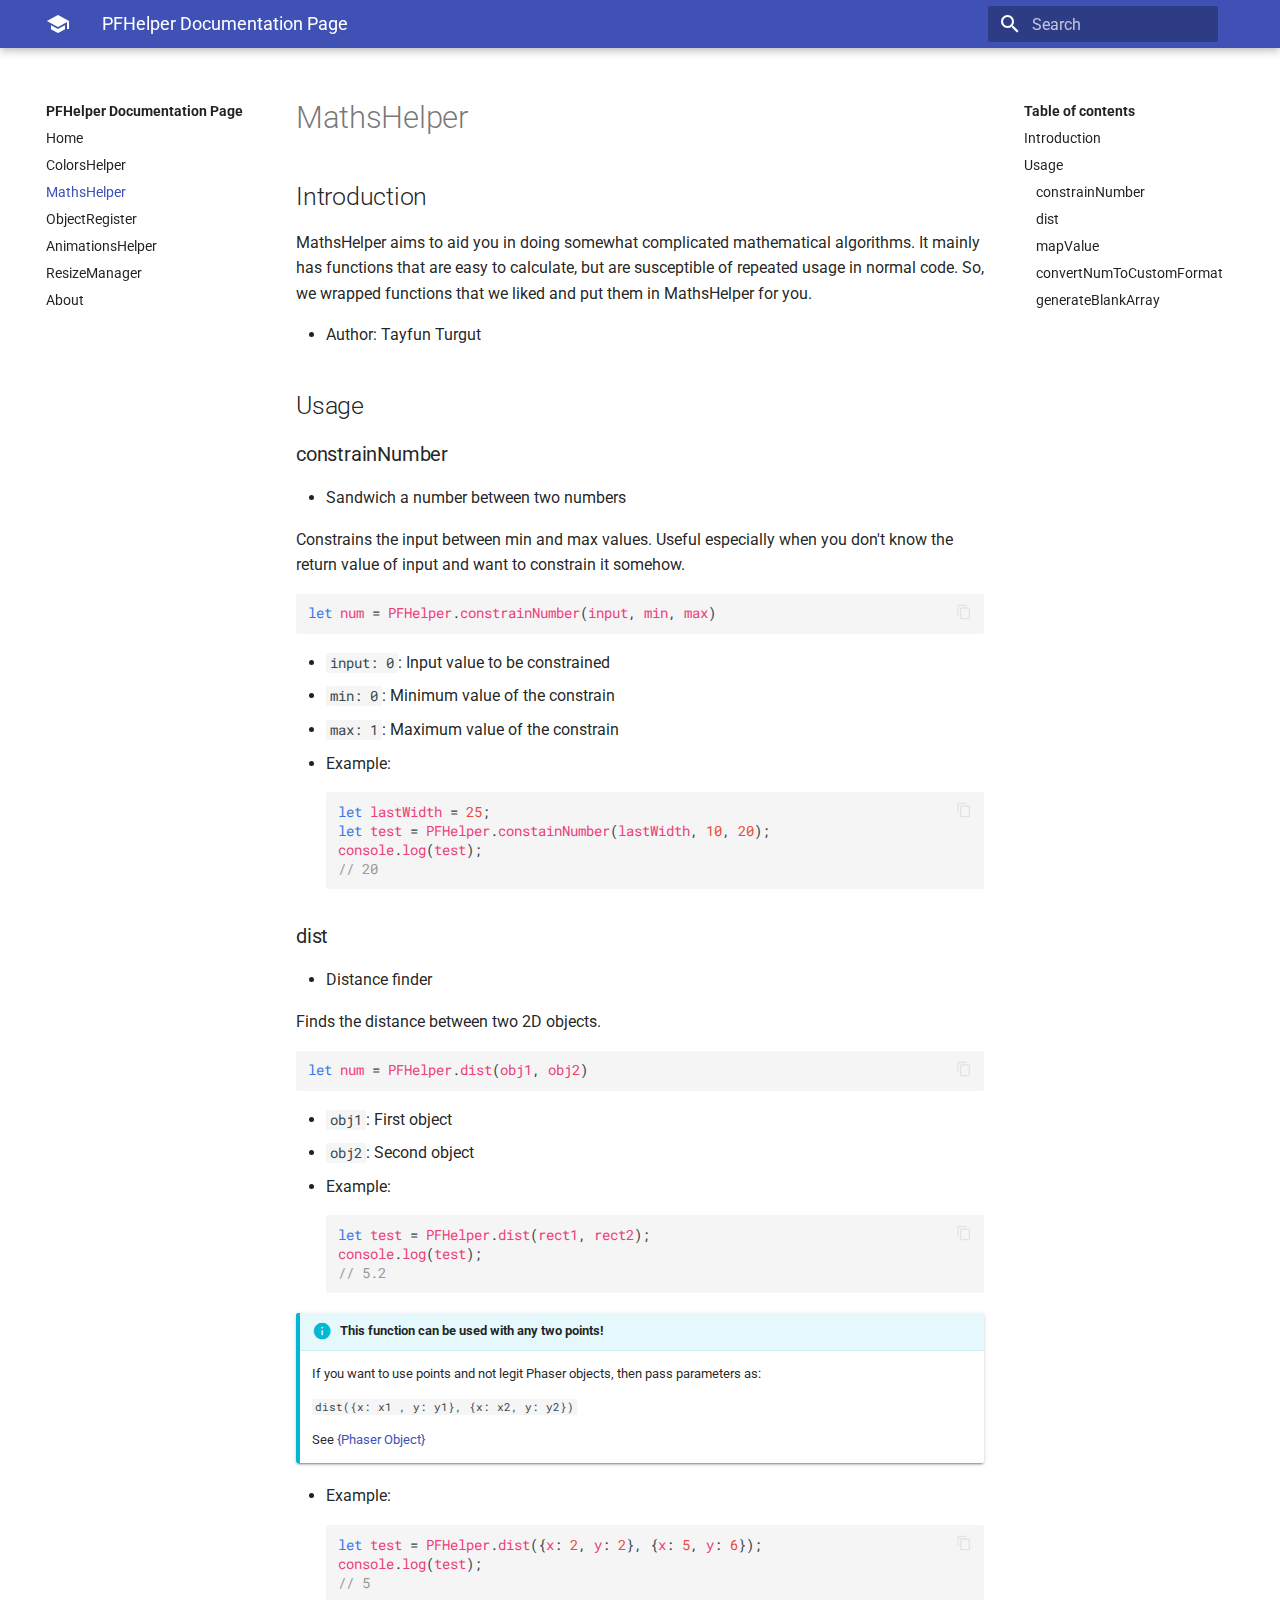
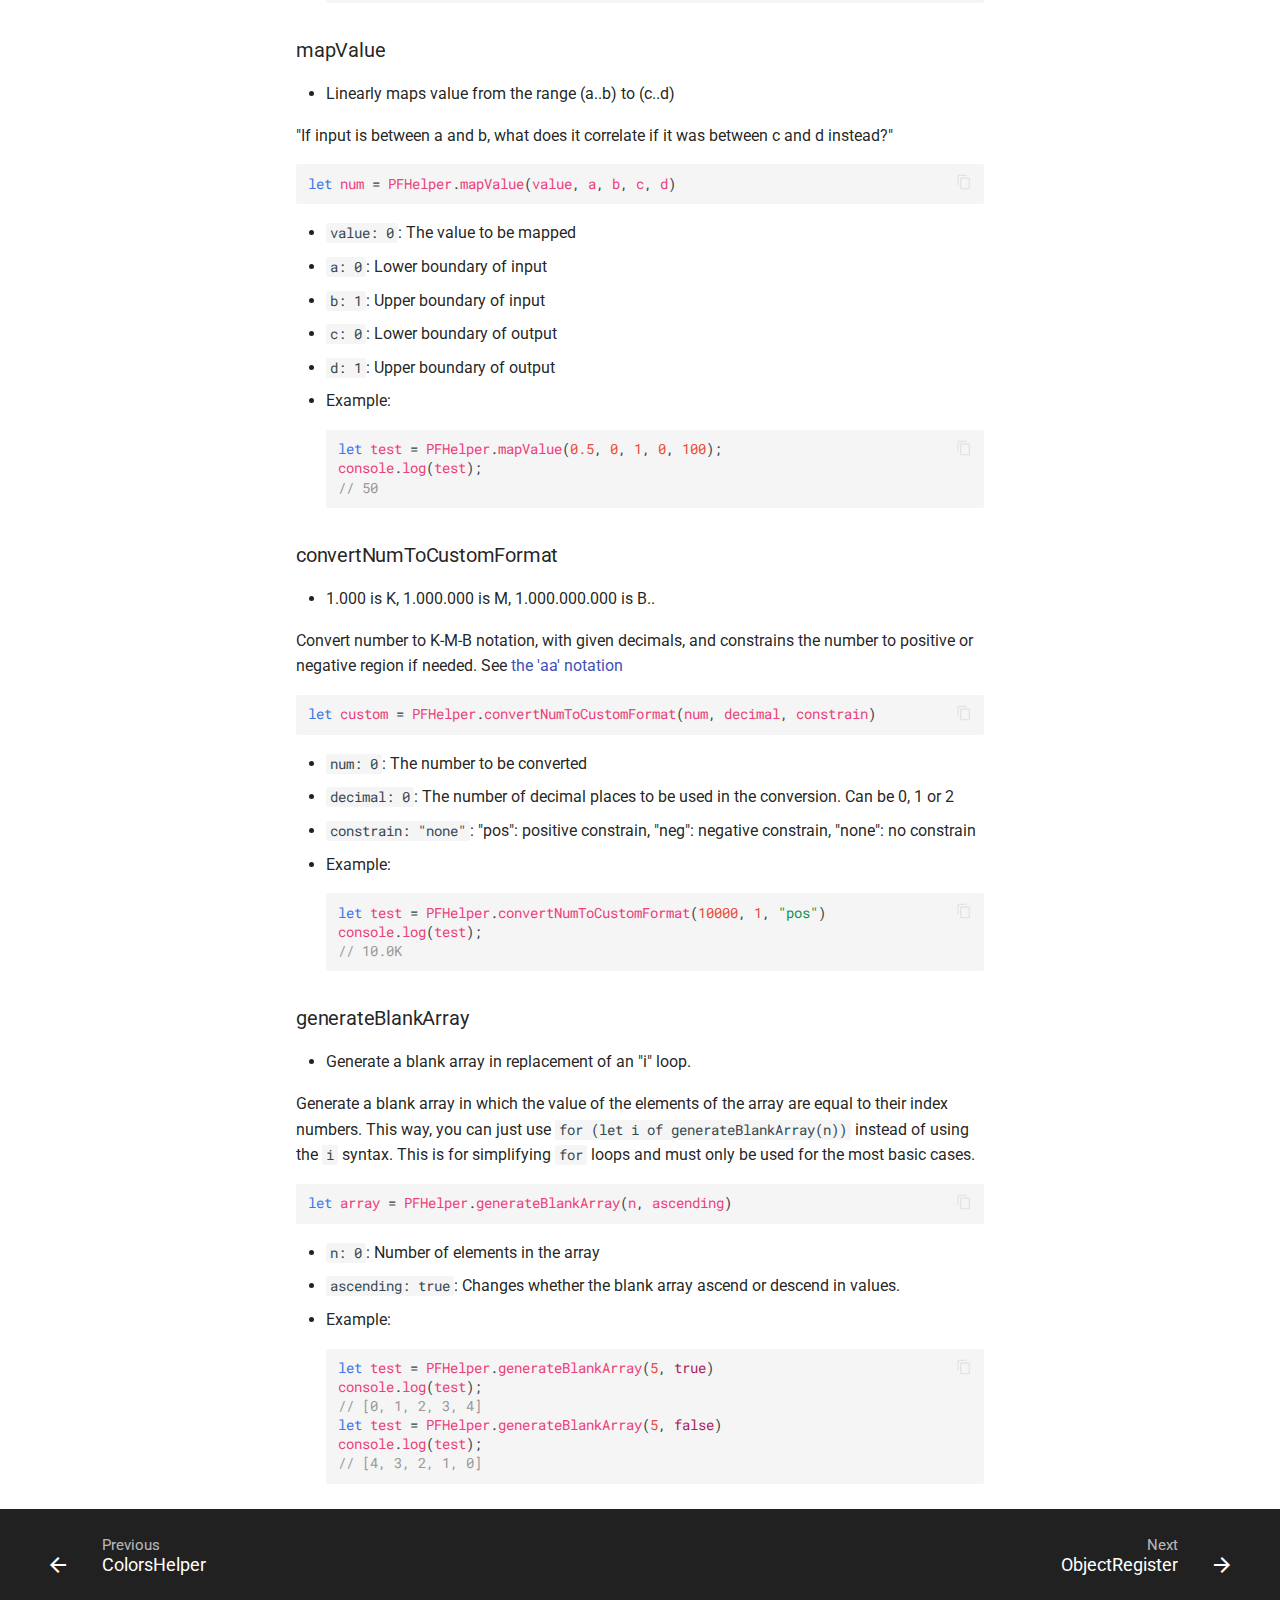
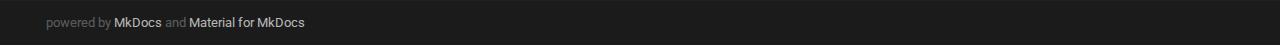
==== docs/mathsHelper/index.html @ a8c643f7 "Added docs site folder" ====
<!doctype html>
<html lang="en" class="no-js">
  <head>
    
      <meta charset="utf-8">
      <meta name="viewport" content="width=device-width,initial-scale=1">
      <meta http-equiv="x-ua-compatible" content="ie=edge">
      
      
      
      
        <meta name="lang:clipboard.copy" content="Copy to clipboard">
      
        <meta name="lang:clipboard.copied" content="Copied to clipboard">
      
        <meta name="lang:search.language" content="en">
      
        <meta name="lang:search.pipeline.stopwords" content="True">
      
        <meta name="lang:search.pipeline.trimmer" content="True">
      
        <meta name="lang:search.result.none" content="No matching documents">
      
        <meta name="lang:search.result.one" content="1 matching document">
      
        <meta name="lang:search.result.other" content="# matching documents">
      
        <meta name="lang:search.tokenizer" content="[\s\-]+">
      
      <link rel="shortcut icon" href="../assets/images/favicon.png">
      <meta name="generator" content="mkdocs-1.0.4, mkdocs-material-4.5.0">
    
    
      
        <title>MathsHelper - PFHelper Documentation Page</title>
      
    
    
      <link rel="stylesheet" href="../assets/stylesheets/application.1b62728e.css">
      
      
    
    
      <script src="../assets/javascripts/modernizr.268332fc.js"></script>
    
    
      
        <link href="https://fonts.gstatic.com" rel="preconnect" crossorigin>
        <link rel="stylesheet" href="https://fonts.googleapis.com/css?family=Roboto:300,400,400i,700|Roboto+Mono&display=fallback">
        <style>body,input{font-family:"Roboto","Helvetica Neue",Helvetica,Arial,sans-serif}code,kbd,pre{font-family:"Roboto Mono","Courier New",Courier,monospace}</style>
      
    
    <link rel="stylesheet" href="../assets/fonts/material-icons.css">
    
    
      <link rel="stylesheet" href="../../stylesheets/extra.css">
    
    
      
    
    
  </head>
  
    <body dir="ltr">
  
    <svg class="md-svg">
      <defs>
        
        
      </defs>
    </svg>
    <input class="md-toggle" data-md-toggle="drawer" type="checkbox" id="__drawer" autocomplete="off">
    <input class="md-toggle" data-md-toggle="search" type="checkbox" id="__search" autocomplete="off">
    <label class="md-overlay" data-md-component="overlay" for="__drawer"></label>
    
      <a href="#mathshelper" tabindex="1" class="md-skip">
        Skip to content
      </a>
    
    
      <header class="md-header" data-md-component="header">
  <nav class="md-header-nav md-grid">
    <div class="md-flex">
      <div class="md-flex__cell md-flex__cell--shrink">
        <a href=".." title="PFHelper Documentation Page" class="md-header-nav__button md-logo">
          
            <i class="md-icon"></i>
          
        </a>
      </div>
      <div class="md-flex__cell md-flex__cell--shrink">
        <label class="md-icon md-icon--menu md-header-nav__button" for="__drawer"></label>
      </div>
      <div class="md-flex__cell md-flex__cell--stretch">
        <div class="md-flex__ellipsis md-header-nav__title" data-md-component="title">
          
            <span class="md-header-nav__topic">
              PFHelper Documentation Page
            </span>
            <span class="md-header-nav__topic">
              
                MathsHelper
              
            </span>
          
        </div>
      </div>
      <div class="md-flex__cell md-flex__cell--shrink">
        
          <label class="md-icon md-icon--search md-header-nav__button" for="__search"></label>
          
<div class="md-search" data-md-component="search" role="dialog">
  <label class="md-search__overlay" for="__search"></label>
  <div class="md-search__inner" role="search">
    <form class="md-search__form" name="search">
      <input type="text" class="md-search__input" name="query" placeholder="Search" autocapitalize="off" autocorrect="off" autocomplete="off" spellcheck="false" data-md-component="query" data-md-state="active">
      <label class="md-icon md-search__icon" for="__search"></label>
      <button type="reset" class="md-icon md-search__icon" data-md-component="reset" tabindex="-1">
        &#xE5CD;
      </button>
    </form>
    <div class="md-search__output">
      <div class="md-search__scrollwrap" data-md-scrollfix>
        <div class="md-search-result" data-md-component="result">
          <div class="md-search-result__meta">
            Type to start searching
          </div>
          <ol class="md-search-result__list"></ol>
        </div>
      </div>
    </div>
  </div>
</div>
        
      </div>
      
    </div>
  </nav>
</header>
    
    <div class="md-container">
      
        
      
      
      <main class="md-main" role="main">
        <div class="md-main__inner md-grid" data-md-component="container">
          
            
              <div class="md-sidebar md-sidebar--primary" data-md-component="navigation">
                <div class="md-sidebar__scrollwrap">
                  <div class="md-sidebar__inner">
                    <nav class="md-nav md-nav--primary" data-md-level="0">
  <label class="md-nav__title md-nav__title--site" for="__drawer">
    <a href=".." title="PFHelper Documentation Page" class="md-nav__button md-logo">
      
        <i class="md-icon"></i>
      
    </a>
    PFHelper Documentation Page
  </label>
  
  <ul class="md-nav__list" data-md-scrollfix>
    
      
      
      


  <li class="md-nav__item">
    <a href=".." title="Home" class="md-nav__link">
      Home
    </a>
  </li>

    
      
      
      


  <li class="md-nav__item">
    <a href="../colorsHelper/" title="ColorsHelper" class="md-nav__link">
      ColorsHelper
    </a>
  </li>

    
      
      
      

  


  <li class="md-nav__item md-nav__item--active">
    
    <input class="md-toggle md-nav__toggle" data-md-toggle="toc" type="checkbox" id="__toc">
    
      
    
    
      <label class="md-nav__link md-nav__link--active" for="__toc">
        MathsHelper
      </label>
    
    <a href="./" title="MathsHelper" class="md-nav__link md-nav__link--active">
      MathsHelper
    </a>
    
      
<nav class="md-nav md-nav--secondary">
  
  
    
  
  
    <label class="md-nav__title" for="__toc">Table of contents</label>
    <ul class="md-nav__list" data-md-scrollfix>
      
        <li class="md-nav__item">
  <a href="#introduction" class="md-nav__link">
    Introduction
  </a>
  
</li>
      
        <li class="md-nav__item">
  <a href="#usage" class="md-nav__link">
    Usage
  </a>
  
    <nav class="md-nav">
      <ul class="md-nav__list">
        
          <li class="md-nav__item">
  <a href="#constrainnumber" class="md-nav__link">
    constrainNumber
  </a>
  
</li>
        
          <li class="md-nav__item">
  <a href="#dist" class="md-nav__link">
    dist
  </a>
  
</li>
        
          <li class="md-nav__item">
  <a href="#mapvalue" class="md-nav__link">
    mapValue
  </a>
  
</li>
        
          <li class="md-nav__item">
  <a href="#convertnumtocustomformat" class="md-nav__link">
    convertNumToCustomFormat
  </a>
  
</li>
        
          <li class="md-nav__item">
  <a href="#generateblankarray" class="md-nav__link">
    generateBlankArray
  </a>
  
</li>
        
      </ul>
    </nav>
  
</li>
      
      
      
      
      
    </ul>
  
</nav>
    
  </li>

    
      
      
      


  <li class="md-nav__item">
    <a href="../objectRegister/" title="ObjectRegister" class="md-nav__link">
      ObjectRegister
    </a>
  </li>

    
      
      
      


  <li class="md-nav__item">
    <a href="../animationHelper/" title="AnimationsHelper" class="md-nav__link">
      AnimationsHelper
    </a>
  </li>

    
      
      
      


  <li class="md-nav__item">
    <a href="../resizeManager/" title="ResizeManager" class="md-nav__link">
      ResizeManager
    </a>
  </li>

    
      
      
      


  <li class="md-nav__item">
    <a href="../about/" title="About" class="md-nav__link">
      About
    </a>
  </li>

    
  </ul>
</nav>
                  </div>
                </div>
              </div>
            
            
              <div class="md-sidebar md-sidebar--secondary" data-md-component="toc">
                <div class="md-sidebar__scrollwrap">
                  <div class="md-sidebar__inner">
                    
<nav class="md-nav md-nav--secondary">
  
  
    
  
  
    <label class="md-nav__title" for="__toc">Table of contents</label>
    <ul class="md-nav__list" data-md-scrollfix>
      
        <li class="md-nav__item">
  <a href="#introduction" class="md-nav__link">
    Introduction
  </a>
  
</li>
      
        <li class="md-nav__item">
  <a href="#usage" class="md-nav__link">
    Usage
  </a>
  
    <nav class="md-nav">
      <ul class="md-nav__list">
        
          <li class="md-nav__item">
  <a href="#constrainnumber" class="md-nav__link">
    constrainNumber
  </a>
  
</li>
        
          <li class="md-nav__item">
  <a href="#dist" class="md-nav__link">
    dist
  </a>
  
</li>
        
          <li class="md-nav__item">
  <a href="#mapvalue" class="md-nav__link">
    mapValue
  </a>
  
</li>
        
          <li class="md-nav__item">
  <a href="#convertnumtocustomformat" class="md-nav__link">
    convertNumToCustomFormat
  </a>
  
</li>
        
          <li class="md-nav__item">
  <a href="#generateblankarray" class="md-nav__link">
    generateBlankArray
  </a>
  
</li>
        
      </ul>
    </nav>
  
</li>
      
      
      
      
      
    </ul>
  
</nav>
                  </div>
                </div>
              </div>
            
          
          <div class="md-content">
            <article class="md-content__inner md-typeset">
              
                
                
                <h1 id="mathshelper">MathsHelper</h1>
<h2 id="introduction">Introduction</h2>
<p>MathsHelper aims to aid you in doing somewhat complicated mathematical algorithms. It mainly has functions that are easy to calculate, but are susceptible of repeated usage in normal code. So, we wrapped functions that we liked and put them in MathsHelper for you.</p>
<ul>
<li>Author: Tayfun Turgut</li>
</ul>
<h2 id="usage">Usage</h2>
<h3 id="constrainnumber">constrainNumber</h3>
<ul>
<li>Sandwich a number between two numbers</li>
</ul>
<p>Constrains the input between min and max values. Useful especially when you don't know the return value of input and want to constrain it somehow.</p>
<div class="codehilite"><pre><span></span><span class="kd">let</span> <span class="nx">num</span> <span class="o">=</span> <span class="nx">PFHelper</span><span class="p">.</span><span class="nx">constrainNumber</span><span class="p">(</span><span class="nx">input</span><span class="p">,</span> <span class="nx">min</span><span class="p">,</span> <span class="nx">max</span><span class="p">)</span>
</pre></div>


<ul>
<li><code>input: 0</code>: Input value to be constrained</li>
<li><code>min: 0</code>: Minimum value of the constrain</li>
<li><code>max: 1</code>: Maximum value of the constrain</li>
<li>Example:<div class="codehilite"><pre><span></span><span class="kd">let</span> <span class="nx">lastWidth</span> <span class="o">=</span> <span class="mi">25</span><span class="p">;</span>
<span class="kd">let</span> <span class="nx">test</span> <span class="o">=</span> <span class="nx">PFHelper</span><span class="p">.</span><span class="nx">constainNumber</span><span class="p">(</span><span class="nx">lastWidth</span><span class="p">,</span> <span class="mi">10</span><span class="p">,</span> <span class="mi">20</span><span class="p">);</span>
<span class="nx">console</span><span class="p">.</span><span class="nx">log</span><span class="p">(</span><span class="nx">test</span><span class="p">);</span>
<span class="c1">// 20</span>
</pre></div>


</li>
</ul>
<h3 id="dist">dist</h3>
<ul>
<li>Distance finder</li>
</ul>
<p>Finds the distance between two 2D objects.</p>
<div class="codehilite"><pre><span></span><span class="kd">let</span> <span class="nx">num</span> <span class="o">=</span> <span class="nx">PFHelper</span><span class="p">.</span><span class="nx">dist</span><span class="p">(</span><span class="nx">obj1</span><span class="p">,</span> <span class="nx">obj2</span><span class="p">)</span>
</pre></div>


<ul>
<li><code>obj1</code>: First object</li>
<li><code>obj2</code>: Second object</li>
<li>Example:<div class="codehilite"><pre><span></span><span class="kd">let</span> <span class="nx">test</span> <span class="o">=</span> <span class="nx">PFHelper</span><span class="p">.</span><span class="nx">dist</span><span class="p">(</span><span class="nx">rect1</span><span class="p">,</span> <span class="nx">rect2</span><span class="p">);</span>
<span class="nx">console</span><span class="p">.</span><span class="nx">log</span><span class="p">(</span><span class="nx">test</span><span class="p">);</span>
<span class="c1">// 5.2</span>
</pre></div>


</li>
</ul>
<div class="admonition info">
<p class="admonition-title">This function can be used with any two points!<p>If you want to use points and not legit Phaser objects, then pass parameters as:</p>
<p><code>dist({x: x1 , y: y1}, {x: x2, y: y2})</code></p>
<p>See <a href="https://rexrainbow.github.io/phaser3-rex-notes/docs/site/gameobject/">{Phaser Object}</a></p>
</p>
</div>
<ul>
<li>Example:<div class="codehilite"><pre><span></span><span class="kd">let</span> <span class="nx">test</span> <span class="o">=</span> <span class="nx">PFHelper</span><span class="p">.</span><span class="nx">dist</span><span class="p">({</span><span class="nx">x</span><span class="o">:</span> <span class="mi">2</span><span class="p">,</span> <span class="nx">y</span><span class="o">:</span> <span class="mi">2</span><span class="p">},</span> <span class="p">{</span><span class="nx">x</span><span class="o">:</span> <span class="mi">5</span><span class="p">,</span> <span class="nx">y</span><span class="o">:</span> <span class="mi">6</span><span class="p">});</span>
<span class="nx">console</span><span class="p">.</span><span class="nx">log</span><span class="p">(</span><span class="nx">test</span><span class="p">);</span>
<span class="c1">// 5</span>
</pre></div>


</li>
</ul>
<h3 id="mapvalue">mapValue</h3>
<ul>
<li>Linearly maps value from the range (a..b) to (c..d)</li>
</ul>
<p>"If input is between a and b, what does it correlate if it was between c and d instead?"</p>
<div class="codehilite"><pre><span></span><span class="kd">let</span> <span class="nx">num</span> <span class="o">=</span> <span class="nx">PFHelper</span><span class="p">.</span><span class="nx">mapValue</span><span class="p">(</span><span class="nx">value</span><span class="p">,</span> <span class="nx">a</span><span class="p">,</span> <span class="nx">b</span><span class="p">,</span> <span class="nx">c</span><span class="p">,</span> <span class="nx">d</span><span class="p">)</span>
</pre></div>


<ul>
<li><code>value: 0</code>: The value to be mapped</li>
<li><code>a: 0</code>: Lower boundary of input</li>
<li><code>b: 1</code>: Upper boundary of input</li>
<li><code>c: 0</code>: Lower boundary of output</li>
<li>
<p><code>d: 1</code>: Upper boundary of output</p>
</li>
<li>
<p>Example:</p>
<div class="codehilite"><pre><span></span><span class="kd">let</span> <span class="nx">test</span> <span class="o">=</span> <span class="nx">PFHelper</span><span class="p">.</span><span class="nx">mapValue</span><span class="p">(</span><span class="mf">0.5</span><span class="p">,</span> <span class="mi">0</span><span class="p">,</span> <span class="mi">1</span><span class="p">,</span> <span class="mi">0</span><span class="p">,</span> <span class="mi">100</span><span class="p">);</span>
<span class="nx">console</span><span class="p">.</span><span class="nx">log</span><span class="p">(</span><span class="nx">test</span><span class="p">);</span>
<span class="c1">// 50</span>
</pre></div>


</li>
</ul>
<h3 id="convertnumtocustomformat">convertNumToCustomFormat</h3>
<ul>
<li>1.000 is K, 1.000.000 is M, 1.000.000.000 is B..</li>
</ul>
<p>Convert number to K-M-B notation, with given decimals, and constrains the number to positive or negative region if needed.
See <a href="https://gram.gs/gramlog/formatting-big-numbers-aa-notation/">the 'aa' notation</a></p>
<div class="codehilite"><pre><span></span><span class="kd">let</span> <span class="nx">custom</span> <span class="o">=</span> <span class="nx">PFHelper</span><span class="p">.</span><span class="nx">convertNumToCustomFormat</span><span class="p">(</span><span class="nx">num</span><span class="p">,</span> <span class="nx">decimal</span><span class="p">,</span> <span class="nx">constrain</span><span class="p">)</span>
</pre></div>


<ul>
<li><code>num: 0</code>: The number to be converted</li>
<li><code>decimal: 0</code>: The number of decimal places to be used in the conversion. Can be 0, 1 or 2</li>
<li>
<p><code>constrain: "none"</code>: "pos": positive constrain, "neg": negative constrain, "none": no constrain</p>
</li>
<li>
<p>Example:</p>
<div class="codehilite"><pre><span></span><span class="kd">let</span> <span class="nx">test</span> <span class="o">=</span> <span class="nx">PFHelper</span><span class="p">.</span><span class="nx">convertNumToCustomFormat</span><span class="p">(</span><span class="mi">10000</span><span class="p">,</span> <span class="mi">1</span><span class="p">,</span> <span class="s2">&quot;pos&quot;</span><span class="p">)</span>
<span class="nx">console</span><span class="p">.</span><span class="nx">log</span><span class="p">(</span><span class="nx">test</span><span class="p">);</span>
<span class="c1">// 10.0K</span>
</pre></div>


</li>
</ul>
<h3 id="generateblankarray">generateBlankArray</h3>
<ul>
<li>Generate a blank array in replacement of an "i" loop.</li>
</ul>
<p>Generate a blank array in which the value of the elements of the array are equal to their index numbers. This way, you can just use <code>for (let i of generateBlankArray(n))</code> instead of using the <code>i</code> syntax. This is for simplifying <code>for</code> loops and must only be used for the most basic cases.</p>
<div class="codehilite"><pre><span></span><span class="kd">let</span> <span class="nx">array</span> <span class="o">=</span> <span class="nx">PFHelper</span><span class="p">.</span><span class="nx">generateBlankArray</span><span class="p">(</span><span class="nx">n</span><span class="p">,</span> <span class="nx">ascending</span><span class="p">)</span>
</pre></div>


<ul>
<li><code>n: 0</code>: Number of elements in the array</li>
<li>
<p><code>ascending: true</code>: Changes whether the blank array ascend or descend in values.</p>
</li>
<li>
<p>Example:</p>
<div class="codehilite"><pre><span></span><span class="kd">let</span> <span class="nx">test</span> <span class="o">=</span> <span class="nx">PFHelper</span><span class="p">.</span><span class="nx">generateBlankArray</span><span class="p">(</span><span class="mi">5</span><span class="p">,</span> <span class="kc">true</span><span class="p">)</span>
<span class="nx">console</span><span class="p">.</span><span class="nx">log</span><span class="p">(</span><span class="nx">test</span><span class="p">);</span>
<span class="c1">// [0, 1, 2, 3, 4]</span>
<span class="kd">let</span> <span class="nx">test</span> <span class="o">=</span> <span class="nx">PFHelper</span><span class="p">.</span><span class="nx">generateBlankArray</span><span class="p">(</span><span class="mi">5</span><span class="p">,</span> <span class="kc">false</span><span class="p">)</span>
<span class="nx">console</span><span class="p">.</span><span class="nx">log</span><span class="p">(</span><span class="nx">test</span><span class="p">);</span>
<span class="c1">// [4, 3, 2, 1, 0]</span>
</pre></div>


</li>
</ul>
                
                  
                
              
              
                


              
            </article>
          </div>
        </div>
      </main>
      
        
<footer class="md-footer">
  
    <div class="md-footer-nav">
      <nav class="md-footer-nav__inner md-grid">
        
          <a href="../colorsHelper/" title="ColorsHelper" class="md-flex md-footer-nav__link md-footer-nav__link--prev" rel="prev">
            <div class="md-flex__cell md-flex__cell--shrink">
              <i class="md-icon md-icon--arrow-back md-footer-nav__button"></i>
            </div>
            <div class="md-flex__cell md-flex__cell--stretch md-footer-nav__title">
              <span class="md-flex__ellipsis">
                <span class="md-footer-nav__direction">
                  Previous
                </span>
                ColorsHelper
              </span>
            </div>
          </a>
        
        
          <a href="../objectRegister/" title="ObjectRegister" class="md-flex md-footer-nav__link md-footer-nav__link--next" rel="next">
            <div class="md-flex__cell md-flex__cell--stretch md-footer-nav__title">
              <span class="md-flex__ellipsis">
                <span class="md-footer-nav__direction">
                  Next
                </span>
                ObjectRegister
              </span>
            </div>
            <div class="md-flex__cell md-flex__cell--shrink">
              <i class="md-icon md-icon--arrow-forward md-footer-nav__button"></i>
            </div>
          </a>
        
      </nav>
    </div>
  
  <div class="md-footer-meta md-typeset">
    <div class="md-footer-meta__inner md-grid">
      <div class="md-footer-copyright">
        
        powered by
        <a href="https://www.mkdocs.org">MkDocs</a>
        and
        <a href="https://squidfunk.github.io/mkdocs-material/">
          Material for MkDocs</a>
      </div>
      
    </div>
  </div>
</footer>
      
    </div>
    
      <script src="../assets/javascripts/application.a8b5e56f.js"></script>
      
      <script>app.initialize({version:"1.0.4",url:{base:".."}})</script>
      
    
  </body>
</html>
---- docs/assets/stylesheets/application.1b62728e.css ----
html{box-sizing:border-box}*,:after,:before{box-sizing:inherit}html{-webkit-text-size-adjust:none;-moz-text-size-adjust:none;-ms-text-size-adjust:none;text-size-adjust:none}body{margin:0}hr{overflow:visible;box-sizing:content-box}a{-webkit-text-decoration-skip:objects}a,button,input,label{-webkit-tap-highlight-color:transparent}a{color:inherit;text-decoration:none}small,sub,sup{font-size:80%}sub,sup{position:relative;line-height:0;vertical-align:baseline}sub{bottom:-.25em}sup{top:-.5em}img{border-style:none}table{border-collapse:separate;border-spacing:0}td,th{font-weight:400;vertical-align:top}button{margin:0;padding:0;border:0;outline-style:none;background:transparent;font-size:inherit}input{border:0;outline:0}.md-clipboard:before,.md-icon,.md-nav__button,.md-nav__link:after,.md-nav__title:before,.md-search-result__article--document:before,.md-source-file:before,.md-typeset .admonition>.admonition-title:before,.md-typeset .admonition>summary:before,.md-typeset .critic.comment:before,.md-typeset .footnote-backref,.md-typeset .task-list-control .task-list-indicator:before,.md-typeset details>.admonition-title:before,.md-typeset details>summary:before,.md-typeset summary:after{font-family:Material Icons;font-style:normal;font-variant:normal;font-weight:400;line-height:1;text-transform:none;white-space:nowrap;speak:none;word-wrap:normal;direction:ltr}.md-content__icon,.md-footer-nav__button,.md-header-nav__button,.md-nav__button,.md-nav__title:before,.md-search-result__article--document:before{display:inline-block;margin:.2rem;padding:.4rem;font-size:1.2rem;cursor:pointer}.md-icon--arrow-back:before{content:""}.md-icon--arrow-forward:before{content:""}.md-icon--menu:before{content:""}.md-icon--search:before{content:""}[dir=rtl] .md-icon--arrow-back:before{content:""}[dir=rtl] .md-icon--arrow-forward:before{content:""}body{-webkit-font-smoothing:antialiased;-moz-osx-font-smoothing:grayscale}body,input{color:rgba(0,0,0,.87);font-feature-settings:"kern","liga";font-family:Helvetica Neue,Helvetica,Arial,sans-serif}code,kbd,pre{color:rgba(0,0,0,.87);font-feature-settings:"kern";font-family:Courier New,Courier,monospace}.md-typeset{font-size:.8rem;line-height:1.6;-webkit-print-color-adjust:exact}.md-typeset blockquote,.md-typeset ol,.md-typeset p,.md-typeset ul{margin:1em 0}.md-typeset h1{margin:0 0 2rem;color:rgba(0,0,0,.54);font-size:1.5625rem;line-height:1.3}.md-typeset h1,.md-typeset h2{font-weight:300;letter-spacing:-.01em}.md-typeset h2{margin:2rem 0 .8rem;font-size:1.25rem;line-height:1.4}.md-typeset h3{margin:1.6rem 0 .8rem;font-size:1rem;font-weight:400;letter-spacing:-.01em;line-height:1.5}.md-typeset h2+h3{margin-top:.8rem}.md-typeset h4{font-size:.8rem}.md-typeset h4,.md-typeset h5,.md-typeset h6{margin:.8rem 0;font-weight:700;letter-spacing:-.01em}.md-typeset h5,.md-typeset h6{color:rgba(0,0,0,.54);font-size:.64rem}.md-typeset h5{text-transform:uppercase}.md-typeset hr{margin:1.5em 0;border-bottom:.05rem dotted rgba(0,0,0,.26)}.md-typeset a{color:#3f51b5;word-break:break-word}.md-typeset a,.md-typeset a:before{-webkit-transition:color .125s;transition:color .125s}.md-typeset a:active,.md-typeset a:hover{color:#536dfe}.md-typeset code,.md-typeset pre{background-color:hsla(0,0%,92.5%,.5);color:#37474f;font-size:85%;direction:ltr}.md-typeset code{margin:0 .29412em;padding:.07353em 0;border-radius:.1rem;box-shadow:.29412em 0 0 hsla(0,0%,92.5%,.5),-.29412em 0 0 hsla(0,0%,92.5%,.5);word-break:break-word;-webkit-box-decoration-break:clone;box-decoration-break:clone}.md-typeset h1 code,.md-typeset h2 code,.md-typeset h3 code,.md-typeset h4 code,.md-typeset h5 code,.md-typeset h6 code{margin:0;background-color:transparent;box-shadow:none}.md-typeset a>code{margin:inherit;padding:inherit;border-radius:initial;background-color:inherit;color:inherit;box-shadow:none}.md-typeset pre{position:relative;margin:1em 0;border-radius:.1rem;line-height:1.4;-webkit-overflow-scrolling:touch}.md-typeset pre>code{display:block;margin:0;padding:.525rem .6rem;background-color:transparent;font-size:inherit;box-shadow:none;-webkit-box-decoration-break:slice;box-decoration-break:slice;overflow:auto}.md-typeset pre>code::-webkit-scrollbar{width:.2rem;height:.2rem}.md-typeset pre>code::-webkit-scrollbar-thumb{background-color:rgba(0,0,0,.26)}.md-typeset pre>code::-webkit-scrollbar-thumb:hover{background-color:#536dfe}.md-typeset kbd{padding:0 .29412em;border-radius:.15rem;border:.05rem solid #c9c9c9;border-bottom-color:#bcbcbc;background-color:#fcfcfc;color:#555;font-size:85%;box-shadow:0 .05rem 0 #b0b0b0;word-break:break-word}.md-typeset mark{margin:0 .25em;padding:.0625em 0;border-radius:.1rem;background-color:rgba(255,235,59,.5);box-shadow:.25em 0 0 rgba(255,235,59,.5),-.25em 0 0 rgba(255,235,59,.5);word-break:break-word;-webkit-box-decoration-break:clone;box-decoration-break:clone}.md-typeset abbr{border-bottom:.05rem dotted rgba(0,0,0,.54);text-decoration:none;cursor:help}.md-typeset small{opacity:.75}.md-typeset sub,.md-typeset sup{margin-left:.07812em}[dir=rtl] .md-typeset sub,[dir=rtl] .md-typeset sup{margin-right:.07812em;margin-left:0}.md-typeset blockquote{padding-left:.6rem;border-left:.2rem solid rgba(0,0,0,.26);color:rgba(0,0,0,.54)}[dir=rtl] .md-typeset blockquote{padding-right:.6rem;padding-left:0;border-right:.2rem solid rgba(0,0,0,.26);border-left:initial}.md-typeset ul{list-style-type:disc}.md-typeset ol,.md-typeset ul{margin-left:.625em;padding:0}[dir=rtl] .md-typeset ol,[dir=rtl] .md-typeset ul{margin-right:.625em;margin-left:0}.md-typeset ol ol,.md-typeset ul ol{list-style-type:lower-alpha}.md-typeset ol ol ol,.md-typeset ul ol ol{list-style-type:lower-roman}.md-typeset ol li,.md-typeset ul li{margin-bottom:.5em;margin-left:1.25em}[dir=rtl] .md-typeset ol li,[dir=rtl] .md-typeset ul li{margin-right:1.25em;margin-left:0}.md-typeset ol li blockquote,.md-typeset ol li p,.md-typeset ul li blockquote,.md-typeset ul li p{margin:.5em 0}.md-typeset ol li:last-child,.md-typeset ul li:last-child{margin-bottom:0}.md-typeset ol li ol,.md-typeset ol li ul,.md-typeset ul li ol,.md-typeset ul li ul{margin:.5em 0 .5em .625em}[dir=rtl] .md-typeset ol li ol,[dir=rtl] .md-typeset ol li ul,[dir=rtl] .md-typeset ul li ol,[dir=rtl] .md-typeset ul li ul{margin-right:.625em;margin-left:0}.md-typeset dd{margin:1em 0 1em 1.875em}[dir=rtl] .md-typeset dd{margin-right:1.875em;margin-left:0}.md-typeset iframe,.md-typeset img,.md-typeset svg{max-width:100%}.md-typeset table:not([class]){box-shadow:0 2px 2px 0 rgba(0,0,0,.14),0 1px 5px 0 rgba(0,0,0,.12),0 3px 1px -2px rgba(0,0,0,.2);display:inline-block;max-width:100%;border-radius:.1rem;font-size:.64rem;overflow:auto;-webkit-overflow-scrolling:touch}.md-typeset table:not([class])+*{margin-top:1.5em}.md-typeset table:not([class]) td:not([align]),.md-typeset table:not([class]) th:not([align]){text-align:left}[dir=rtl] .md-typeset table:not([class]) td:not([align]),[dir=rtl] .md-typeset table:not([class]) th:not([align]){text-align:right}.md-typeset table:not([class]) th{min-width:5rem;padding:.6rem .8rem;background-color:rgba(0,0,0,.54);color:#fff;vertical-align:top}.md-typeset table:not([class]) td{padding:.6rem .8rem;border-top:.05rem solid rgba(0,0,0,.07);vertical-align:top}.md-typeset table:not([class]) tr{-webkit-transition:background-color .125s;transition:background-color .125s}.md-typeset table:not([class]) tr:hover{background-color:rgba(0,0,0,.035);box-shadow:inset 0 .05rem 0 #fff}.md-typeset table:not([class]) tr:first-child td{border-top:0}.md-typeset table:not([class]) a{word-break:normal}.md-typeset__scrollwrap{margin:1em -.8rem;overflow-x:auto;-webkit-overflow-scrolling:touch}.md-typeset .md-typeset__table{display:inline-block;margin-bottom:.5em;padding:0 .8rem}.md-typeset .md-typeset__table table{display:table;width:100%;margin:0;overflow:hidden}html{font-size:125%;overflow-x:hidden}body,html{height:100%}body{position:relative;font-size:.5rem}hr{display:block;height:.05rem;padding:0;border:0}.md-svg{display:none}.md-grid{max-width:61rem;margin-right:auto;margin-left:auto}.md-container,.md-main{overflow:auto}.md-container{display:table;width:100%;height:100%;padding-top:2.4rem;table-layout:fixed}.md-main{display:table-row;height:100%}.md-main__inner{height:100%;padding-top:1.5rem;padding-bottom:.05rem}.md-toggle{display:none}.md-overlay{position:fixed;top:0;width:0;height:0;-webkit-transition:width 0s .25s,height 0s .25s,opacity .25s;transition:width 0s .25s,height 0s .25s,opacity .25s;background-color:rgba(0,0,0,.54);opacity:0;z-index:3}.md-flex{display:table}.md-flex__cell{display:table-cell;position:relative;vertical-align:top}.md-flex__cell--shrink{width:0}.md-flex__cell--stretch{display:table;width:100%;table-layout:fixed}.md-flex__ellipsis{display:table-cell;text-overflow:ellipsis;white-space:nowrap;overflow:hidden}.md-skip{position:fixed;width:.05rem;height:.05rem;margin:.5rem;padding:.3rem .5rem;-webkit-transform:translateY(.4rem);transform:translateY(.4rem);border-radius:.1rem;background-color:rgba(0,0,0,.87);color:#fff;font-size:.64rem;opacity:0;overflow:hidden}.md-skip:focus{width:auto;height:auto;clip:auto;-webkit-transform:translateX(0);transform:translateX(0);-webkit-transition:opacity .175s 75ms,-webkit-transform .25s cubic-bezier(.4,0,.2,1);transition:opacity .175s 75ms,-webkit-transform .25s cubic-bezier(.4,0,.2,1);transition:transform .25s cubic-bezier(.4,0,.2,1),opacity .175s 75ms;transition:transform .25s cubic-bezier(.4,0,.2,1),opacity .175s 75ms,-webkit-transform .25s cubic-bezier(.4,0,.2,1);opacity:1;z-index:10}@page{margin:25mm}.md-clipboard{position:absolute;top:.3rem;right:.3rem;width:1.4rem;height:1.4rem;border-radius:.1rem;font-size:.8rem;cursor:pointer;z-index:1;-webkit-backface-visibility:hidden;backface-visibility:hidden}.md-clipboard:before{-webkit-transition:color .25s,opacity .25s;transition:color .25s,opacity .25s;color:rgba(0,0,0,.07);content:"\E14D"}.codehilite:hover .md-clipboard:before,.md-typeset .highlight:hover .md-clipboard:before,pre:hover .md-clipboard:before{color:rgba(0,0,0,.54)}.md-clipboard:focus:before,.md-clipboard:hover:before{color:#536dfe}.md-clipboard__message{display:block;position:absolute;top:0;right:1.7rem;padding:.3rem .5rem;-webkit-transform:translateX(.4rem);transform:translateX(.4rem);-webkit-transition:opacity .175s,-webkit-transform .25s cubic-bezier(.9,.1,.9,0);transition:opacity .175s,-webkit-transform .25s cubic-bezier(.9,.1,.9,0);transition:transform .25s cubic-bezier(.9,.1,.9,0),opacity .175s;transition:transform .25s cubic-bezier(.9,.1,.9,0),opacity .175s,-webkit-transform .25s cubic-bezier(.9,.1,.9,0);border-radius:.1rem;background-color:rgba(0,0,0,.54);color:#fff;font-size:.64rem;white-space:nowrap;opacity:0;pointer-events:none}.md-clipboard__message--active{-webkit-transform:translateX(0);transform:translateX(0);-webkit-transition:opacity .175s 75ms,-webkit-transform .25s cubic-bezier(.4,0,.2,1);transition:opacity .175s 75ms,-webkit-transform .25s cubic-bezier(.4,0,.2,1);transition:transform .25s cubic-bezier(.4,0,.2,1),opacity .175s 75ms;transition:transform .25s cubic-bezier(.4,0,.2,1),opacity .175s 75ms,-webkit-transform .25s cubic-bezier(.4,0,.2,1);opacity:1;pointer-events:auto}.md-clipboard__message:before{content:attr(aria-label)}.md-clipboard__message:after{display:block;position:absolute;top:50%;right:-.2rem;width:0;margin-top:-.2rem;border-color:transparent rgba(0,0,0,.54);border-style:solid;border-width:.2rem 0 .2rem .2rem;content:""}.md-content__inner{margin:0 .8rem 1.2rem;padding-top:.6rem}.md-content__inner:before{display:block;height:.4rem;content:""}.md-content__inner>:last-child{margin-bottom:0}.md-content__icon{position:relative;margin:.4rem 0;padding:0;float:right}.md-typeset .md-content__icon{color:rgba(0,0,0,.26)}.md-header{position:fixed;top:0;right:0;left:0;height:2.4rem;-webkit-transition:background-color .25s,color .25s;transition:background-color .25s,color .25s;background-color:#3f51b5;color:#fff;box-shadow:none;z-index:2;-webkit-backface-visibility:hidden;backface-visibility:hidden}.no-js .md-header{-webkit-transition:none;transition:none;box-shadow:none}.md-header[data-md-state=shadow]{-webkit-transition:background-color .25s,color .25s,box-shadow .25s;transition:background-color .25s,color .25s,box-shadow .25s;box-shadow:0 0 .2rem rgba(0,0,0,.1),0 .2rem .4rem rgba(0,0,0,.2)}.md-header-nav{padding:0 .2rem}.md-header-nav__button{position:relative;-webkit-transition:opacity .25s;transition:opacity .25s;z-index:1}.md-header-nav__button:hover{opacity:.7}.md-header-nav__button.md-logo *{display:block}.no-js .md-header-nav__button.md-icon--search{display:none}.md-header-nav__topic{display:block;position:absolute;-webkit-transition:opacity .15s,-webkit-transform .4s cubic-bezier(.1,.7,.1,1);transition:opacity .15s,-webkit-transform .4s cubic-bezier(.1,.7,.1,1);transition:transform .4s cubic-bezier(.1,.7,.1,1),opacity .15s;transition:transform .4s cubic-bezier(.1,.7,.1,1),opacity .15s,-webkit-transform .4s cubic-bezier(.1,.7,.1,1);text-overflow:ellipsis;white-space:nowrap;overflow:hidden}.md-header-nav__topic+.md-header-nav__topic{-webkit-transform:translateX(1.25rem);transform:translateX(1.25rem);-webkit-transition:opacity .15s,-webkit-transform .4s cubic-bezier(1,.7,.1,.1);transition:opacity .15s,-webkit-transform .4s cubic-bezier(1,.7,.1,.1);transition:transform .4s cubic-bezier(1,.7,.1,.1),opacity .15s;transition:transform .4s cubic-bezier(1,.7,.1,.1),opacity .15s,-webkit-transform .4s cubic-bezier(1,.7,.1,.1);opacity:0;z-index:-1;pointer-events:none}[dir=rtl] .md-header-nav__topic+.md-header-nav__topic{-webkit-transform:translateX(-1.25rem);transform:translateX(-1.25rem)}.no-js .md-header-nav__topic{position:static}.no-js .md-header-nav__topic+.md-header-nav__topic{display:none}.md-header-nav__title{padding:0 1rem;font-size:.9rem;line-height:2.4rem}.md-header-nav__title[data-md-state=active] .md-header-nav__topic{-webkit-transform:translateX(-1.25rem);transform:translateX(-1.25rem);-webkit-transition:opacity .15s,-webkit-transform .4s cubic-bezier(1,.7,.1,.1);transition:opacity .15s,-webkit-transform .4s cubic-bezier(1,.7,.1,.1);transition:transform .4s cubic-bezier(1,.7,.1,.1),opacity .15s;transition:transform .4s cubic-bezier(1,.7,.1,.1),opacity .15s,-webkit-transform .4s cubic-bezier(1,.7,.1,.1);opacity:0;z-index:-1;pointer-events:none}[dir=rtl] .md-header-nav__title[data-md-state=active] .md-header-nav__topic{-webkit-transform:translateX(1.25rem);transform:translateX(1.25rem)}.md-header-nav__title[data-md-state=active] .md-header-nav__topic+.md-header-nav__topic{-webkit-transform:translateX(0);transform:translateX(0);-webkit-transition:opacity .15s,-webkit-transform .4s cubic-bezier(.1,.7,.1,1);transition:opacity .15s,-webkit-transform .4s cubic-bezier(.1,.7,.1,1);transition:transform .4s cubic-bezier(.1,.7,.1,1),opacity .15s;transition:transform .4s cubic-bezier(.1,.7,.1,1),opacity .15s,-webkit-transform .4s cubic-bezier(.1,.7,.1,1);opacity:1;z-index:0;pointer-events:auto}.md-header-nav__source{display:none}.md-hero{-webkit-transition:background .25s;transition:background .25s;background-color:#3f51b5;color:#fff;font-size:1rem;overflow:hidden}.md-hero__inner{margin-top:1rem;padding:.8rem .8rem .4rem;-webkit-transition:opacity .25s,-webkit-transform .4s cubic-bezier(.1,.7,.1,1);transition:opacity .25s,-webkit-transform .4s cubic-bezier(.1,.7,.1,1);transition:transform .4s cubic-bezier(.1,.7,.1,1),opacity .25s;transition:transform .4s cubic-bezier(.1,.7,.1,1),opacity .25s,-webkit-transform .4s cubic-bezier(.1,.7,.1,1);-webkit-transition-delay:.1s;transition-delay:.1s}[data-md-state=hidden] .md-hero__inner{pointer-events:none;-webkit-transform:translateY(.625rem);transform:translateY(.625rem);-webkit-transition:opacity .1s 0s,-webkit-transform 0s .4s;transition:opacity .1s 0s,-webkit-transform 0s .4s;transition:transform 0s .4s,opacity .1s 0s;transition:transform 0s .4s,opacity .1s 0s,-webkit-transform 0s .4s;opacity:0}.md-hero--expand .md-hero__inner{margin-bottom:1.2rem}.md-footer-nav{background-color:rgba(0,0,0,.87);color:#fff}.md-footer-nav__inner{padding:.2rem;overflow:auto}.md-footer-nav__link{padding-top:1.4rem;padding-bottom:.4rem;-webkit-transition:opacity .25s;transition:opacity .25s}.md-footer-nav__link:hover{opacity:.7}.md-footer-nav__link--prev{width:25%;float:left}[dir=rtl] .md-footer-nav__link--prev{float:right}.md-footer-nav__link--next{width:75%;float:right;text-align:right}[dir=rtl] .md-footer-nav__link--next{float:left;text-align:left}.md-footer-nav__button{-webkit-transition:background .25s;transition:background .25s}.md-footer-nav__title{position:relative;padding:0 1rem;font-size:.9rem;line-height:2.4rem}.md-footer-nav__direction{position:absolute;right:0;left:0;margin-top:-1rem;padding:0 1rem;color:hsla(0,0%,100%,.7);font-size:.75rem}.md-footer-meta{background-color:rgba(0,0,0,.895)}.md-footer-meta__inner{padding:.2rem;overflow:auto}html .md-footer-meta.md-typeset a{color:hsla(0,0%,100%,.7)}html .md-footer-meta.md-typeset a:focus,html .md-footer-meta.md-typeset a:hover{color:#fff}.md-footer-copyright{margin:0 .6rem;padding:.4rem 0;color:hsla(0,0%,100%,.3);font-size:.64rem}.md-footer-copyright__highlight{color:hsla(0,0%,100%,.7)}.md-footer-social{margin:0 .4rem;padding:.2rem 0 .6rem}.md-footer-social__link{display:inline-block;width:1.6rem;height:1.6rem;font-size:.8rem;text-align:center}.md-footer-social__link:before{line-height:1.9}.md-nav{font-size:.7rem;line-height:1.3}.md-nav__title{display:block;padding:0 .6rem;font-weight:700;text-overflow:ellipsis;overflow:hidden}.md-nav__title:before{display:none;content:"\E5C4"}[dir=rtl] .md-nav__title:before{content:"\E5C8"}.md-nav__title .md-nav__button{display:none}.md-nav__list{margin:0;padding:0;list-style:none}.md-nav__item{padding:0 .6rem}.md-nav__item:last-child{padding-bottom:.6rem}.md-nav__item .md-nav__item{padding-right:0}[dir=rtl] .md-nav__item .md-nav__item{padding-right:.6rem;padding-left:0}.md-nav__item .md-nav__item:last-child{padding-bottom:0}.md-nav__button img{width:100%;height:auto}.md-nav__link{display:block;margin-top:.625em;-webkit-transition:color .125s;transition:color .125s;text-overflow:ellipsis;cursor:pointer;overflow:hidden}.md-nav__item--nested>.md-nav__link:after{content:"\E313"}html .md-nav__link[for=__toc],html .md-nav__link[for=__toc]+.md-nav__link:after,html .md-nav__link[for=__toc]~.md-nav{display:none}.md-nav__link[data-md-state=blur]{color:rgba(0,0,0,.54)}.md-nav__link--active,.md-nav__link:active{color:#3f51b5}.md-nav__item--nested>.md-nav__link{color:inherit}.md-nav__link:focus,.md-nav__link:hover{color:#536dfe}.md-nav__source,.no-js .md-search{display:none}.md-search__overlay{opacity:0;z-index:1}.md-search__form{position:relative}.md-search__input{position:relative;padding:0 2.2rem 0 3.6rem;text-overflow:ellipsis;z-index:2}[dir=rtl] .md-search__input{padding:0 3.6rem 0 2.2rem}.md-search__input::-webkit-input-placeholder{-webkit-transition:color .25s cubic-bezier(.1,.7,.1,1);transition:color .25s cubic-bezier(.1,.7,.1,1)}.md-search__input::-moz-placeholder{-moz-transition:color .25s cubic-bezier(.1,.7,.1,1);transition:color .25s cubic-bezier(.1,.7,.1,1)}.md-search__input:-ms-input-placeholder{-ms-transition:color .25s cubic-bezier(.1,.7,.1,1);transition:color .25s cubic-bezier(.1,.7,.1,1)}.md-search__input::-ms-input-placeholder{-ms-transition:color .25s cubic-bezier(.1,.7,.1,1);transition:color .25s cubic-bezier(.1,.7,.1,1)}.md-search__input::placeholder{-webkit-transition:color .25s cubic-bezier(.1,.7,.1,1);transition:color .25s cubic-bezier(.1,.7,.1,1)}.md-search__input::-webkit-input-placeholder{color:rgba(0,0,0,.54)}.md-search__input::-moz-placeholder{color:rgba(0,0,0,.54)}.md-search__input:-ms-input-placeholder{color:rgba(0,0,0,.54)}.md-search__input::-ms-input-placeholder{color:rgba(0,0,0,.54)}.md-search__input::placeholder,.md-search__input~.md-search__icon{color:rgba(0,0,0,.54)}.md-search__input::-ms-clear{display:none}.md-search__icon{position:absolute;-webkit-transition:color .25s cubic-bezier(.1,.7,.1,1),opacity .25s;transition:color .25s cubic-bezier(.1,.7,.1,1),opacity .25s;font-size:1.2rem;cursor:pointer;z-index:2}.md-search__icon:hover{opacity:.7}.md-search__icon[for=__search]{top:.3rem;left:.5rem}[dir=rtl] .md-search__icon[for=__search]{right:.5rem;left:auto}.md-search__icon[for=__search]:before{content:"\E8B6"}.md-search__icon[type=reset]{top:.3rem;right:.5rem;-webkit-transform:scale(.125);transform:scale(.125);-webkit-transition:opacity .15s,-webkit-transform .15s cubic-bezier(.1,.7,.1,1);transition:opacity .15s,-webkit-transform .15s cubic-bezier(.1,.7,.1,1);transition:transform .15s cubic-bezier(.1,.7,.1,1),opacity .15s;transition:transform .15s cubic-bezier(.1,.7,.1,1),opacity .15s,-webkit-transform .15s cubic-bezier(.1,.7,.1,1);opacity:0}[dir=rtl] .md-search__icon[type=reset]{right:auto;left:.5rem}[data-md-toggle=search]:checked~.md-header .md-search__input:valid~.md-search__icon[type=reset]{-webkit-transform:scale(1);transform:scale(1);opacity:1}[data-md-toggle=search]:checked~.md-header .md-search__input:valid~.md-search__icon[type=reset]:hover{opacity:.7}.md-search__output{position:absolute;width:100%;border-radius:0 0 .1rem .1rem;overflow:hidden;z-index:1}.md-search__scrollwrap{height:100%;background-color:#fff;box-shadow:inset 0 .05rem 0 rgba(0,0,0,.07);overflow-y:auto;-webkit-overflow-scrolling:touch}.md-search-result{color:rgba(0,0,0,.87);word-break:break-word}.md-search-result__meta{padding:0 .8rem;background-color:rgba(0,0,0,.07);color:rgba(0,0,0,.54);font-size:.64rem;line-height:1.8rem}.md-search-result__list{margin:0;padding:0;border-top:.05rem solid rgba(0,0,0,.07);list-style:none}.md-search-result__item{box-shadow:0 -.05rem 0 rgba(0,0,0,.07)}.md-search-result__link{display:block;-webkit-transition:background .25s;transition:background .25s;outline:0;overflow:hidden}.md-search-result__link:hover,.md-search-result__link[data-md-state=active]{background-color:rgba(83,109,254,.1)}.md-search-result__link:hover .md-search-result__article:before,.md-search-result__link[data-md-state=active] .md-search-result__article:before{opacity:.7}.md-search-result__link:last-child .md-search-result__teaser{margin-bottom:.6rem}.md-search-result__article{position:relative;padding:0 .8rem;overflow:auto}.md-search-result__article--document:before{position:absolute;left:0;margin:.1rem;-webkit-transition:opacity .25s;transition:opacity .25s;color:rgba(0,0,0,.54);content:"\E880"}[dir=rtl] .md-search-result__article--document:before{right:0;left:auto}.md-search-result__article--document .md-search-result__title{margin:.55rem 0;font-size:.8rem;font-weight:400;line-height:1.4}.md-search-result__title{margin:.5em 0;font-size:.64rem;font-weight:700;line-height:1.4}.md-search-result__teaser{display:-webkit-box;max-height:1.65rem;margin:.5em 0;color:rgba(0,0,0,.54);font-size:.64rem;line-height:1.4;text-overflow:ellipsis;overflow:hidden;-webkit-box-orient:vertical;-webkit-line-clamp:2}.md-search-result em{font-style:normal;font-weight:700;text-decoration:underline}.md-sidebar{position:absolute;width:12.1rem;padding:1.2rem 0;overflow:hidden}.md-sidebar[data-md-state=lock]{position:fixed;top:2.4rem}.md-sidebar--secondary{display:none}.md-sidebar__scrollwrap{max-height:100%;margin:0 .2rem;overflow-y:auto;-webkit-backface-visibility:hidden;backface-visibility:hidden}.md-sidebar__scrollwrap::-webkit-scrollbar{width:.2rem;height:.2rem}.md-sidebar__scrollwrap::-webkit-scrollbar-thumb{background-color:rgba(0,0,0,.26)}.md-sidebar__scrollwrap::-webkit-scrollbar-thumb:hover{background-color:#536dfe}@-webkit-keyframes md-source__facts--done{0%{height:0}to{height:.65rem}}@keyframes md-source__facts--done{0%{height:0}to{height:.65rem}}@-webkit-keyframes md-source__fact--done{0%{-webkit-transform:translateY(100%);transform:translateY(100%);opacity:0}50%{opacity:0}to{-webkit-transform:translateY(0);transform:translateY(0);opacity:1}}@keyframes md-source__fact--done{0%{-webkit-transform:translateY(100%);transform:translateY(100%);opacity:0}50%{opacity:0}to{-webkit-transform:translateY(0);transform:translateY(0);opacity:1}}.md-source{display:block;padding-right:.6rem;-webkit-transition:opacity .25s;transition:opacity .25s;font-size:.65rem;line-height:1.2;white-space:nowrap}[dir=rtl] .md-source{padding-right:0;padding-left:.6rem}.md-source:hover{opacity:.7}.md-source:after,.md-source__icon{display:inline-block;height:2.4rem;content:"";vertical-align:middle}.md-source__icon{width:2.4rem}.md-source__icon svg{width:1.2rem;height:1.2rem;margin-top:.6rem;margin-left:.6rem}[dir=rtl] .md-source__icon svg{margin-right:.6rem;margin-left:0}.md-source__icon+.md-source__repository{margin-left:-2rem;padding-left:2rem}[dir=rtl] .md-source__icon+.md-source__repository{margin-right:-2rem;margin-left:0;padding-right:2rem;padding-left:0}.md-source__repository{display:inline-block;max-width:100%;margin-left:.6rem;font-weight:700;text-overflow:ellipsis;overflow:hidden;vertical-align:middle}.md-source__facts{margin:0;padding:0;font-size:.55rem;font-weight:700;list-style-type:none;opacity:.75;overflow:hidden}[data-md-state=done] .md-source__facts{-webkit-animation:md-source__facts--done .25s ease-in;animation:md-source__facts--done .25s ease-in}.md-source__fact{float:left}[dir=rtl] .md-source__fact{float:right}[data-md-state=done] .md-source__fact{-webkit-animation:md-source__fact--done .4s ease-out;animation:md-source__fact--done .4s ease-out}.md-source__fact:before{margin:0 .1rem;content:"\00B7"}.md-source__fact:first-child:before{display:none}.md-source-file{display:inline-block;margin:1em .5em 1em 0;padding-right:.25rem;border-radius:.1rem;background-color:rgba(0,0,0,.07);font-size:.64rem;list-style-type:none;cursor:pointer;overflow:hidden}.md-source-file:before{display:inline-block;margin-right:.25rem;padding:.25rem;background-color:rgba(0,0,0,.26);color:#fff;font-size:.8rem;content:"\E86F";vertical-align:middle}html .md-source-file{-webkit-transition:background .4s,color .4s,box-shadow .4s cubic-bezier(.4,0,.2,1);transition:background .4s,color .4s,box-shadow .4s cubic-bezier(.4,0,.2,1)}html .md-source-file:before{-webkit-transition:inherit;transition:inherit}html body .md-typeset .md-source-file{color:rgba(0,0,0,.54)}.md-source-file:hover{box-shadow:0 0 8px rgba(0,0,0,.18),0 8px 16px rgba(0,0,0,.36)}.md-source-file:hover:before{background-color:#536dfe}.md-tabs{width:100%;-webkit-transition:background .25s;transition:background .25s;background-color:#3f51b5;color:#fff;overflow:auto}.md-tabs__list{margin:0 0 0 .2rem;padding:0;list-style:none;white-space:nowrap}.md-tabs__item{display:inline-block;height:2.4rem;padding-right:.6rem;padding-left:.6rem}.md-tabs__link{display:block;margin-top:.8rem;-webkit-transition:opacity .25s,-webkit-transform .4s cubic-bezier(.1,.7,.1,1);transition:opacity .25s,-webkit-transform .4s cubic-bezier(.1,.7,.1,1);transition:transform .4s cubic-bezier(.1,.7,.1,1),opacity .25s;transition:transform .4s cubic-bezier(.1,.7,.1,1),opacity .25s,-webkit-transform .4s cubic-bezier(.1,.7,.1,1);font-size:.7rem;opacity:.7}.md-tabs__link--active,.md-tabs__link:hover{color:inherit;opacity:1}.md-tabs__item:nth-child(2) .md-tabs__link{-webkit-transition-delay:.02s;transition-delay:.02s}.md-tabs__item:nth-child(3) .md-tabs__link{-webkit-transition-delay:.04s;transition-delay:.04s}.md-tabs__item:nth-child(4) .md-tabs__link{-webkit-transition-delay:.06s;transition-delay:.06s}.md-tabs__item:nth-child(5) .md-tabs__link{-webkit-transition-delay:.08s;transition-delay:.08s}.md-tabs__item:nth-child(6) .md-tabs__link{-webkit-transition-delay:.1s;transition-delay:.1s}.md-tabs__item:nth-child(7) .md-tabs__link{-webkit-transition-delay:.12s;transition-delay:.12s}.md-tabs__item:nth-child(8) .md-tabs__link{-webkit-transition-delay:.14s;transition-delay:.14s}.md-tabs__item:nth-child(9) .md-tabs__link{-webkit-transition-delay:.16s;transition-delay:.16s}.md-tabs__item:nth-child(10) .md-tabs__link{-webkit-transition-delay:.18s;transition-delay:.18s}.md-tabs__item:nth-child(11) .md-tabs__link{-webkit-transition-delay:.2s;transition-delay:.2s}.md-tabs__item:nth-child(12) .md-tabs__link{-webkit-transition-delay:.22s;transition-delay:.22s}.md-tabs__item:nth-child(13) .md-tabs__link{-webkit-transition-delay:.24s;transition-delay:.24s}.md-tabs__item:nth-child(14) .md-tabs__link{-webkit-transition-delay:.26s;transition-delay:.26s}.md-tabs__item:nth-child(15) .md-tabs__link{-webkit-transition-delay:.28s;transition-delay:.28s}.md-tabs__item:nth-child(16) .md-tabs__link{-webkit-transition-delay:.3s;transition-delay:.3s}.md-tabs[data-md-state=hidden]{pointer-events:none}.md-tabs[data-md-state=hidden] .md-tabs__link{-webkit-transform:translateY(50%);transform:translateY(50%);-webkit-transition:color .25s,opacity .1s,-webkit-transform 0s .4s;transition:color .25s,opacity .1s,-webkit-transform 0s .4s;transition:color .25s,transform 0s .4s,opacity .1s;transition:color .25s,transform 0s .4s,opacity .1s,-webkit-transform 0s .4s;opacity:0}.md-typeset .admonition,.md-typeset details{box-shadow:0 2px 2px 0 rgba(0,0,0,.14),0 1px 5px 0 rgba(0,0,0,.12),0 3px 1px -2px rgba(0,0,0,.2);position:relative;margin:1.5625em 0;padding:0 .6rem;border-left:.2rem solid #448aff;border-radius:.1rem;font-size:.64rem;overflow:auto}[dir=rtl] .md-typeset .admonition,[dir=rtl] .md-typeset details{border-right:.2rem solid #448aff;border-left:none}html .md-typeset .admonition>:last-child,html .md-typeset details>:last-child{margin-bottom:.6rem}.md-typeset .admonition .admonition,.md-typeset .admonition details,.md-typeset details .admonition,.md-typeset details details{margin:1em 0}.md-typeset .admonition>.admonition-title,.md-typeset .admonition>summary,.md-typeset details>.admonition-title,.md-typeset details>summary{margin:0 -.6rem;padding:.4rem .6rem .4rem 2rem;border-bottom:.05rem solid rgba(68,138,255,.1);background-color:rgba(68,138,255,.1);font-weight:700}[dir=rtl] .md-typeset .admonition>.admonition-title,[dir=rtl] .md-typeset .admonition>summary,[dir=rtl] .md-typeset details>.admonition-title,[dir=rtl] .md-typeset details>summary{padding:.4rem 2rem .4rem .6rem}.md-typeset .admonition>.admonition-title:last-child,.md-typeset .admonition>summary:last-child,.md-typeset details>.admonition-title:last-child,.md-typeset details>summary:last-child{margin-bottom:0}.md-typeset .admonition>.admonition-title:before,.md-typeset .admonition>summary:before,.md-typeset details>.admonition-title:before,.md-typeset details>summary:before{position:absolute;left:.6rem;color:#448aff;font-size:1rem;content:"\E3C9"}[dir=rtl] .md-typeset .admonition>.admonition-title:before,[dir=rtl] .md-typeset .admonition>summary:before,[dir=rtl] .md-typeset details>.admonition-title:before,[dir=rtl] .md-typeset details>summary:before{right:.6rem;left:auto}.md-typeset .admonition.abstract,.md-typeset .admonition.summary,.md-typeset .admonition.tldr,.md-typeset details.abstract,.md-typeset details.summary,.md-typeset details.tldr{border-left-color:#00b0ff}[dir=rtl] .md-typeset .admonition.abstract,[dir=rtl] .md-typeset .admonition.summary,[dir=rtl] .md-typeset .admonition.tldr,[dir=rtl] .md-typeset details.abstract,[dir=rtl] .md-typeset details.summary,[dir=rtl] .md-typeset details.tldr{border-right-color:#00b0ff}.md-typeset .admonition.abstract>.admonition-title,.md-typeset .admonition.abstract>summary,.md-typeset .admonition.summary>.admonition-title,.md-typeset .admonition.summary>summary,.md-typeset .admonition.tldr>.admonition-title,.md-typeset .admonition.tldr>summary,.md-typeset details.abstract>.admonition-title,.md-typeset details.abstract>summary,.md-typeset details.summary>.admonition-title,.md-typeset details.summary>summary,.md-typeset details.tldr>.admonition-title,.md-typeset details.tldr>summary{border-bottom-color:rgba(0,176,255,.1);background-color:rgba(0,176,255,.1)}.md-typeset .admonition.abstract>.admonition-title:before,.md-typeset .admonition.abstract>summary:before,.md-typeset .admonition.summary>.admonition-title:before,.md-typeset .admonition.summary>summary:before,.md-typeset .admonition.tldr>.admonition-title:before,.md-typeset .admonition.tldr>summary:before,.md-typeset details.abstract>.admonition-title:before,.md-typeset details.abstract>summary:before,.md-typeset details.summary>.admonition-title:before,.md-typeset details.summary>summary:before,.md-typeset details.tldr>.admonition-title:before,.md-typeset details.tldr>summary:before{color:#00b0ff;content:""}.md-typeset .admonition.info,.md-typeset .admonition.todo,.md-typeset details.info,.md-typeset details.todo{border-left-color:#00b8d4}[dir=rtl] .md-typeset .admonition.info,[dir=rtl] .md-typeset .admonition.todo,[dir=rtl] .md-typeset details.info,[dir=rtl] .md-typeset details.todo{border-right-color:#00b8d4}.md-typeset .admonition.info>.admonition-title,.md-typeset .admonition.info>summary,.md-typeset .admonition.todo>.admonition-title,.md-typeset .admonition.todo>summary,.md-typeset details.info>.admonition-title,.md-typeset details.info>summary,.md-typeset details.todo>.admonition-title,.md-typeset details.todo>summary{border-bottom-color:rgba(0,184,212,.1);background-color:rgba(0,184,212,.1)}.md-typeset .admonition.info>.admonition-title:before,.md-typeset .admonition.info>summary:before,.md-typeset .admonition.todo>.admonition-title:before,.md-typeset .admonition.todo>summary:before,.md-typeset details.info>.admonition-title:before,.md-typeset details.info>summary:before,.md-typeset details.todo>.admonition-title:before,.md-typeset details.todo>summary:before{color:#00b8d4;content:""}.md-typeset .admonition.hint,.md-typeset .admonition.important,.md-typeset .admonition.tip,.md-typeset details.hint,.md-typeset details.important,.md-typeset details.tip{border-left-color:#00bfa5}[dir=rtl] .md-typeset .admonition.hint,[dir=rtl] .md-typeset .admonition.important,[dir=rtl] .md-typeset .admonition.tip,[dir=rtl] .md-typeset details.hint,[dir=rtl] .md-typeset details.important,[dir=rtl] .md-typeset details.tip{border-right-color:#00bfa5}.md-typeset .admonition.hint>.admonition-title,.md-typeset .admonition.hint>summary,.md-typeset .admonition.important>.admonition-title,.md-typeset .admonition.important>summary,.md-typeset .admonition.tip>.admonition-title,.md-typeset .admonition.tip>summary,.md-typeset details.hint>.admonition-title,.md-typeset details.hint>summary,.md-typeset details.important>.admonition-title,.md-typeset details.important>summary,.md-typeset details.tip>.admonition-title,.md-typeset details.tip>summary{border-bottom-color:rgba(0,191,165,.1);background-color:rgba(0,191,165,.1)}.md-typeset .admonition.hint>.admonition-title:before,.md-typeset .admonition.hint>summary:before,.md-typeset .admonition.important>.admonition-title:before,.md-typeset .admonition.important>summary:before,.md-typeset .admonition.tip>.admonition-title:before,.md-typeset .admonition.tip>summary:before,.md-typeset details.hint>.admonition-title:before,.md-typeset details.hint>summary:before,.md-typeset details.important>.admonition-title:before,.md-typeset details.important>summary:before,.md-typeset details.tip>.admonition-title:before,.md-typeset details.tip>summary:before{color:#00bfa5;content:""}.md-typeset .admonition.check,.md-typeset .admonition.done,.md-typeset .admonition.success,.md-typeset details.check,.md-typeset details.done,.md-typeset details.success{border-left-color:#00c853}[dir=rtl] .md-typeset .admonition.check,[dir=rtl] .md-typeset .admonition.done,[dir=rtl] .md-typeset .admonition.success,[dir=rtl] .md-typeset details.check,[dir=rtl] .md-typeset details.done,[dir=rtl] .md-typeset details.success{border-right-color:#00c853}.md-typeset .admonition.check>.admonition-title,.md-typeset .admonition.check>summary,.md-typeset .admonition.done>.admonition-title,.md-typeset .admonition.done>summary,.md-typeset .admonition.success>.admonition-title,.md-typeset .admonition.success>summary,.md-typeset details.check>.admonition-title,.md-typeset details.check>summary,.md-typeset details.done>.admonition-title,.md-typeset details.done>summary,.md-typeset details.success>.admonition-title,.md-typeset details.success>summary{border-bottom-color:rgba(0,200,83,.1);background-color:rgba(0,200,83,.1)}.md-typeset .admonition.check>.admonition-title:before,.md-typeset .admonition.check>summary:before,.md-typeset .admonition.done>.admonition-title:before,.md-typeset .admonition.done>summary:before,.md-typeset .admonition.success>.admonition-title:before,.md-typeset .admonition.success>summary:before,.md-typeset details.check>.admonition-title:before,.md-typeset details.check>summary:before,.md-typeset details.done>.admonition-title:before,.md-typeset details.done>summary:before,.md-typeset details.success>.admonition-title:before,.md-typeset details.success>summary:before{color:#00c853;content:""}.md-typeset .admonition.faq,.md-typeset .admonition.help,.md-typeset .admonition.question,.md-typeset details.faq,.md-typeset details.help,.md-typeset details.question{border-left-color:#64dd17}[dir=rtl] .md-typeset .admonition.faq,[dir=rtl] .md-typeset .admonition.help,[dir=rtl] .md-typeset .admonition.question,[dir=rtl] .md-typeset details.faq,[dir=rtl] .md-typeset details.help,[dir=rtl] .md-typeset details.question{border-right-color:#64dd17}.md-typeset .admonition.faq>.admonition-title,.md-typeset .admonition.faq>summary,.md-typeset .admonition.help>.admonition-title,.md-typeset .admonition.help>summary,.md-typeset .admonition.question>.admonition-title,.md-typeset .admonition.question>summary,.md-typeset details.faq>.admonition-title,.md-typeset details.faq>summary,.md-typeset details.help>.admonition-title,.md-typeset details.help>summary,.md-typeset details.question>.admonition-title,.md-typeset details.question>summary{border-bottom-color:rgba(100,221,23,.1);background-color:rgba(100,221,23,.1)}.md-typeset .admonition.faq>.admonition-title:before,.md-typeset .admonition.faq>summary:before,.md-typeset .admonition.help>.admonition-title:before,.md-typeset .admonition.help>summary:before,.md-typeset .admonition.question>.admonition-title:before,.md-typeset .admonition.question>summary:before,.md-typeset details.faq>.admonition-title:before,.md-typeset details.faq>summary:before,.md-typeset details.help>.admonition-title:before,.md-typeset details.help>summary:before,.md-typeset details.question>.admonition-title:before,.md-typeset details.question>summary:before{color:#64dd17;content:""}.md-typeset .admonition.attention,.md-typeset .admonition.caution,.md-typeset .admonition.warning,.md-typeset details.attention,.md-typeset details.caution,.md-typeset details.warning{border-left-color:#ff9100}[dir=rtl] .md-typeset .admonition.attention,[dir=rtl] .md-typeset .admonition.caution,[dir=rtl] .md-typeset .admonition.warning,[dir=rtl] .md-typeset details.attention,[dir=rtl] .md-typeset details.caution,[dir=rtl] .md-typeset details.warning{border-right-color:#ff9100}.md-typeset .admonition.attention>.admonition-title,.md-typeset .admonition.attention>summary,.md-typeset .admonition.caution>.admonition-title,.md-typeset .admonition.caution>summary,.md-typeset .admonition.warning>.admonition-title,.md-typeset .admonition.warning>summary,.md-typeset details.attention>.admonition-title,.md-typeset details.attention>summary,.md-typeset details.caution>.admonition-title,.md-typeset details.caution>summary,.md-typeset details.warning>.admonition-title,.md-typeset details.warning>summary{border-bottom-color:rgba(255,145,0,.1);background-color:rgba(255,145,0,.1)}.md-typeset .admonition.attention>.admonition-title:before,.md-typeset .admonition.attention>summary:before,.md-typeset .admonition.caution>.admonition-title:before,.md-typeset .admonition.caution>summary:before,.md-typeset .admonition.warning>.admonition-title:before,.md-typeset .admonition.warning>summary:before,.md-typeset details.attention>.admonition-title:before,.md-typeset details.attention>summary:before,.md-typeset details.caution>.admonition-title:before,.md-typeset details.caution>summary:before,.md-typeset details.warning>.admonition-title:before,.md-typeset details.warning>summary:before{color:#ff9100;content:""}.md-typeset .admonition.fail,.md-typeset .admonition.failure,.md-typeset .admonition.missing,.md-typeset details.fail,.md-typeset details.failure,.md-typeset details.missing{border-left-color:#ff5252}[dir=rtl] .md-typeset .admonition.fail,[dir=rtl] .md-typeset .admonition.failure,[dir=rtl] .md-typeset .admonition.missing,[dir=rtl] .md-typeset details.fail,[dir=rtl] .md-typeset details.failure,[dir=rtl] .md-typeset details.missing{border-right-color:#ff5252}.md-typeset .admonition.fail>.admonition-title,.md-typeset .admonition.fail>summary,.md-typeset .admonition.failure>.admonition-title,.md-typeset .admonition.failure>summary,.md-typeset .admonition.missing>.admonition-title,.md-typeset .admonition.missing>summary,.md-typeset details.fail>.admonition-title,.md-typeset details.fail>summary,.md-typeset details.failure>.admonition-title,.md-typeset details.failure>summary,.md-typeset details.missing>.admonition-title,.md-typeset details.missing>summary{border-bottom-color:rgba(255,82,82,.1);background-color:rgba(255,82,82,.1)}.md-typeset .admonition.fail>.admonition-title:before,.md-typeset .admonition.fail>summary:before,.md-typeset .admonition.failure>.admonition-title:before,.md-typeset .admonition.failure>summary:before,.md-typeset .admonition.missing>.admonition-title:before,.md-typeset .admonition.missing>summary:before,.md-typeset details.fail>.admonition-title:before,.md-typeset details.fail>summary:before,.md-typeset details.failure>.admonition-title:before,.md-typeset details.failure>summary:before,.md-typeset details.missing>.admonition-title:before,.md-typeset details.missing>summary:before{color:#ff5252;content:""}.md-typeset .admonition.danger,.md-typeset .admonition.error,.md-typeset details.danger,.md-typeset details.error{border-left-color:#ff1744}[dir=rtl] .md-typeset .admonition.danger,[dir=rtl] .md-typeset .admonition.error,[dir=rtl] .md-typeset details.danger,[dir=rtl] .md-typeset details.error{border-right-color:#ff1744}.md-typeset .admonition.danger>.admonition-title,.md-typeset .admonition.danger>summary,.md-typeset .admonition.error>.admonition-title,.md-typeset .admonition.error>summary,.md-typeset details.danger>.admonition-title,.md-typeset details.danger>summary,.md-typeset details.error>.admonition-title,.md-typeset details.error>summary{border-bottom-color:rgba(255,23,68,.1);background-color:rgba(255,23,68,.1)}.md-typeset .admonition.danger>.admonition-title:before,.md-typeset .admonition.danger>summary:before,.md-typeset .admonition.error>.admonition-title:before,.md-typeset .admonition.error>summary:before,.md-typeset details.danger>.admonition-title:before,.md-typeset details.danger>summary:before,.md-typeset details.error>.admonition-title:before,.md-typeset details.error>summary:before{color:#ff1744;content:""}.md-typeset .admonition.bug,.md-typeset details.bug{border-left-color:#f50057}[dir=rtl] .md-typeset .admonition.bug,[dir=rtl] .md-typeset details.bug{border-right-color:#f50057}.md-typeset .admonition.bug>.admonition-title,.md-typeset .admonition.bug>summary,.md-typeset details.bug>.admonition-title,.md-typeset details.bug>summary{border-bottom-color:rgba(245,0,87,.1);background-color:rgba(245,0,87,.1)}.md-typeset .admonition.bug>.admonition-title:before,.md-typeset .admonition.bug>summary:before,.md-typeset details.bug>.admonition-title:before,.md-typeset details.bug>summary:before{color:#f50057;content:""}.md-typeset .admonition.example,.md-typeset details.example{border-left-color:#651fff}[dir=rtl] .md-typeset .admonition.example,[dir=rtl] .md-typeset details.example{border-right-color:#651fff}.md-typeset .admonition.example>.admonition-title,.md-typeset .admonition.example>summary,.md-typeset details.example>.admonition-title,.md-typeset details.example>summary{border-bottom-color:rgba(101,31,255,.1);background-color:rgba(101,31,255,.1)}.md-typeset .admonition.example>.admonition-title:before,.md-typeset .admonition.example>summary:before,.md-typeset details.example>.admonition-title:before,.md-typeset details.example>summary:before{color:#651fff;content:""}.md-typeset .admonition.cite,.md-typeset .admonition.quote,.md-typeset details.cite,.md-typeset details.quote{border-left-color:#9e9e9e}[dir=rtl] .md-typeset .admonition.cite,[dir=rtl] .md-typeset .admonition.quote,[dir=rtl] .md-typeset details.cite,[dir=rtl] .md-typeset details.quote{border-right-color:#9e9e9e}.md-typeset .admonition.cite>.admonition-title,.md-typeset .admonition.cite>summary,.md-typeset .admonition.quote>.admonition-title,.md-typeset .admonition.quote>summary,.md-typeset details.cite>.admonition-title,.md-typeset details.cite>summary,.md-typeset details.quote>.admonition-title,.md-typeset details.quote>summary{border-bottom-color:hsla(0,0%,62%,.1);background-color:hsla(0,0%,62%,.1)}.md-typeset .admonition.cite>.admonition-title:before,.md-typeset .admonition.cite>summary:before,.md-typeset .admonition.quote>.admonition-title:before,.md-typeset .admonition.quote>summary:before,.md-typeset details.cite>.admonition-title:before,.md-typeset details.cite>summary:before,.md-typeset details.quote>.admonition-title:before,.md-typeset details.quote>summary:before{color:#9e9e9e;content:""}.codehilite .o,.codehilite .ow,.md-typeset .highlight .o,.md-typeset .highlight .ow{color:inherit}.codehilite .ge,.md-typeset .highlight .ge{color:#000}.codehilite .gr,.md-typeset .highlight .gr{color:#a00}.codehilite .gh,.md-typeset .highlight .gh{color:#999}.codehilite .go,.md-typeset .highlight .go{color:#888}.codehilite .gp,.md-typeset .highlight .gp{color:#555}.codehilite .gs,.md-typeset .highlight .gs{color:inherit}.codehilite .gu,.md-typeset .highlight .gu{color:#aaa}.codehilite .gt,.md-typeset .highlight .gt{color:#a00}.codehilite .gd,.md-typeset .highlight .gd{background-color:#fdd}.codehilite .gi,.md-typeset .highlight .gi{background-color:#dfd}.codehilite .k,.md-typeset .highlight .k{color:#3b78e7}.codehilite .kc,.md-typeset .highlight .kc{color:#a71d5d}.codehilite .kd,.codehilite .kn,.md-typeset .highlight .kd,.md-typeset .highlight .kn{color:#3b78e7}.codehilite .kp,.md-typeset .highlight .kp{color:#a71d5d}.codehilite .kr,.codehilite .kt,.md-typeset .highlight .kr,.md-typeset .highlight .kt{color:#3e61a2}.codehilite .c,.codehilite .cm,.md-typeset .highlight .c,.md-typeset .highlight .cm{color:#999}.codehilite .cp,.md-typeset .highlight .cp{color:#666}.codehilite .c1,.codehilite .ch,.codehilite .cs,.md-typeset .highlight .c1,.md-typeset .highlight .ch,.md-typeset .highlight .cs{color:#999}.codehilite .na,.codehilite .nb,.md-typeset .highlight .na,.md-typeset .highlight .nb{color:#c2185b}.codehilite .bp,.md-typeset .highlight .bp{color:#3e61a2}.codehilite .nc,.md-typeset .highlight .nc{color:#c2185b}.codehilite .no,.md-typeset .highlight .no{color:#3e61a2}.codehilite .nd,.codehilite .ni,.md-typeset .highlight .nd,.md-typeset .highlight .ni{color:#666}.codehilite .ne,.codehilite .nf,.md-typeset .highlight .ne,.md-typeset .highlight .nf{color:#c2185b}.codehilite .nl,.md-typeset .highlight .nl{color:#3b5179}.codehilite .nn,.md-typeset .highlight .nn{color:#ec407a}.codehilite .nt,.md-typeset .highlight .nt{color:#3b78e7}.codehilite .nv,.codehilite .vc,.codehilite .vg,.codehilite .vi,.md-typeset .highlight .nv,.md-typeset .highlight .vc,.md-typeset .highlight .vg,.md-typeset .highlight .vi{color:#3e61a2}.codehilite .nx,.md-typeset .highlight .nx{color:#ec407a}.codehilite .il,.codehilite .m,.codehilite .mf,.codehilite .mh,.codehilite .mi,.codehilite .mo,.md-typeset .highlight .il,.md-typeset .highlight .m,.md-typeset .highlight .mf,.md-typeset .highlight .mh,.md-typeset .highlight .mi,.md-typeset .highlight .mo{color:#e74c3c}.codehilite .s,.codehilite .sb,.codehilite .sc,.md-typeset .highlight .s,.md-typeset .highlight .sb,.md-typeset .highlight .sc{color:#0d904f}.codehilite .sd,.md-typeset .highlight .sd{color:#999}.codehilite .s2,.md-typeset .highlight .s2{color:#0d904f}.codehilite .se,.codehilite .sh,.codehilite .si,.codehilite .sx,.md-typeset .highlight .se,.md-typeset .highlight .sh,.md-typeset .highlight .si,.md-typeset .highlight .sx{color:#183691}.codehilite .sr,.md-typeset .highlight .sr{color:#009926}.codehilite .s1,.codehilite .ss,.md-typeset .highlight .s1,.md-typeset .highlight .ss{color:#0d904f}.codehilite .err,.md-typeset .highlight .err{color:#a61717}.codehilite .w,.md-typeset .highlight .w{color:transparent}.codehilite .hll,.md-typeset .highlight .hll{display:block;margin:0 -.6rem;padding:0 .6rem;background-color:rgba(255,235,59,.5)}.md-typeset .codehilite,.md-typeset .highlight{position:relative;margin:1em 0;padding:0;border-radius:.1rem;background-color:hsla(0,0%,92.5%,.5);color:#37474f;line-height:1.4;-webkit-overflow-scrolling:touch}.md-typeset .codehilite code,.md-typeset .codehilite pre,.md-typeset .highlight code,.md-typeset .highlight pre{display:block;margin:0;padding:.525rem .6rem;background-color:transparent;overflow:auto;vertical-align:top}.md-typeset .codehilite code::-webkit-scrollbar,.md-typeset .codehilite pre::-webkit-scrollbar,.md-typeset .highlight code::-webkit-scrollbar,.md-typeset .highlight pre::-webkit-scrollbar{width:.2rem;height:.2rem}.md-typeset .codehilite code::-webkit-scrollbar-thumb,.md-typeset .codehilite pre::-webkit-scrollbar-thumb,.md-typeset .highlight code::-webkit-scrollbar-thumb,.md-typeset .highlight pre::-webkit-scrollbar-thumb{background-color:rgba(0,0,0,.26)}.md-typeset .codehilite code::-webkit-scrollbar-thumb:hover,.md-typeset .codehilite pre::-webkit-scrollbar-thumb:hover,.md-typeset .highlight code::-webkit-scrollbar-thumb:hover,.md-typeset .highlight pre::-webkit-scrollbar-thumb:hover{background-color:#536dfe}.md-typeset pre.codehilite,.md-typeset pre.highlight{overflow:visible}.md-typeset pre.codehilite code,.md-typeset pre.highlight code{display:block;padding:.525rem .6rem;overflow:auto}.md-typeset .codehilitetable,.md-typeset .highlighttable{display:block;margin:1em 0;border-radius:.2em;font-size:.8rem;overflow:hidden}.md-typeset .codehilitetable tbody,.md-typeset .codehilitetable td,.md-typeset .highlighttable tbody,.md-typeset .highlighttable td{display:block;padding:0}.md-typeset .codehilitetable tr,.md-typeset .highlighttable tr{display:-webkit-box;display:flex}.md-typeset .codehilitetable .codehilite,.md-typeset .codehilitetable .highlight,.md-typeset .codehilitetable .linenodiv,.md-typeset .highlighttable .codehilite,.md-typeset .highlighttable .highlight,.md-typeset .highlighttable .linenodiv{margin:0;border-radius:0}.md-typeset .codehilitetable .linenodiv,.md-typeset .highlighttable .linenodiv{padding:.525rem .6rem}.md-typeset .codehilitetable .linenos,.md-typeset .highlighttable .linenos{background-color:rgba(0,0,0,.07);color:rgba(0,0,0,.26);-webkit-user-select:none;-moz-user-select:none;-ms-user-select:none;user-select:none}.md-typeset .codehilitetable .linenos pre,.md-typeset .highlighttable .linenos pre{margin:0;padding:0;background-color:transparent;color:inherit;text-align:right}.md-typeset .codehilitetable .code,.md-typeset .highlighttable .code{-webkit-box-flex:1;flex:1;overflow:hidden}.md-typeset>.codehilitetable,.md-typeset>.highlighttable{box-shadow:none}.md-typeset [id^="fnref:"]{display:inline-block}.md-typeset [id^="fnref:"]:target{margin-top:-3.8rem;padding-top:3.8rem;pointer-events:none}.md-typeset [id^="fn:"]:before{display:none;height:0;content:""}.md-typeset [id^="fn:"]:target:before{display:block;margin-top:-3.5rem;padding-top:3.5rem;pointer-events:none}.md-typeset .footnote{color:rgba(0,0,0,.54);font-size:.64rem}.md-typeset .footnote ol{margin-left:0}.md-typeset .footnote li{-webkit-transition:color .25s;transition:color .25s}.md-typeset .footnote li:target{color:rgba(0,0,0,.87)}.md-typeset .footnote li :first-child{margin-top:0}.md-typeset .footnote li:hover .footnote-backref,.md-typeset .footnote li:target .footnote-backref{-webkit-transform:translateX(0);transform:translateX(0);opacity:1}.md-typeset .footnote li:hover .footnote-backref:hover,.md-typeset .footnote li:target .footnote-backref{color:#536dfe}.md-typeset .footnote-ref{display:inline-block;pointer-events:auto}.md-typeset .footnote-ref:before{display:inline;margin:0 .2em;border-left:.05rem solid rgba(0,0,0,.26);font-size:1.25em;content:"";vertical-align:-.25rem}.md-typeset .footnote-backref{display:inline-block;-webkit-transform:translateX(.25rem);transform:translateX(.25rem);-webkit-transition:color .25s,opacity .125s .125s,-webkit-transform .25s .125s;transition:color .25s,opacity .125s .125s,-webkit-transform .25s .125s;transition:transform .25s .125s,color .25s,opacity .125s .125s;transition:transform .25s .125s,color .25s,opacity .125s .125s,-webkit-transform .25s .125s;color:rgba(0,0,0,.26);font-size:0;opacity:0;vertical-align:text-bottom}[dir=rtl] .md-typeset .footnote-backref{-webkit-transform:translateX(-.25rem);transform:translateX(-.25rem)}.md-typeset .footnote-backref:before{display:inline-block;font-size:.8rem;content:"\E31B"}[dir=rtl] .md-typeset .footnote-backref:before{-webkit-transform:scaleX(-1);transform:scaleX(-1)}.md-typeset .headerlink{display:inline-block;margin-left:.5rem;-webkit-transform:translateY(.25rem);transform:translateY(.25rem);-webkit-transition:color .25s,opacity .125s .25s,-webkit-transform .25s .25s;transition:color .25s,opacity .125s .25s,-webkit-transform .25s .25s;transition:transform .25s .25s,color .25s,opacity .125s .25s;transition:transform .25s .25s,color .25s,opacity .125s .25s,-webkit-transform .25s .25s;opacity:0}[dir=rtl] .md-typeset .headerlink{margin-right:.5rem;margin-left:0}html body .md-typeset .headerlink{color:rgba(0,0,0,.26)}.md-typeset h1[id]:before{display:block;margin-top:-9px;padding-top:9px;content:""}.md-typeset h1[id]:target:before{margin-top:-3.45rem;padding-top:3.45rem}.md-typeset h1[id] .headerlink:focus,.md-typeset h1[id]:hover .headerlink,.md-typeset h1[id]:target .headerlink{-webkit-transform:translate(0);transform:translate(0);opacity:1}.md-typeset h1[id] .headerlink:focus,.md-typeset h1[id]:hover .headerlink:hover,.md-typeset h1[id]:target .headerlink{color:#536dfe}.md-typeset h2[id]:before{display:block;margin-top:-8px;padding-top:8px;content:""}.md-typeset h2[id]:target:before{margin-top:-3.4rem;padding-top:3.4rem}.md-typeset h2[id] .headerlink:focus,.md-typeset h2[id]:hover .headerlink,.md-typeset h2[id]:target .headerlink{-webkit-transform:translate(0);transform:translate(0);opacity:1}.md-typeset h2[id] .headerlink:focus,.md-typeset h2[id]:hover .headerlink:hover,.md-typeset h2[id]:target .headerlink{color:#536dfe}.md-typeset h3[id]:before{display:block;margin-top:-9px;padding-top:9px;content:""}.md-typeset h3[id]:target:before{margin-top:-3.45rem;padding-top:3.45rem}.md-typeset h3[id] .headerlink:focus,.md-typeset h3[id]:hover .headerlink,.md-typeset h3[id]:target .headerlink{-webkit-transform:translate(0);transform:translate(0);opacity:1}.md-typeset h3[id] .headerlink:focus,.md-typeset h3[id]:hover .headerlink:hover,.md-typeset h3[id]:target .headerlink{color:#536dfe}.md-typeset h4[id]:before{display:block;margin-top:-9px;padding-top:9px;content:""}.md-typeset h4[id]:target:before{margin-top:-3.45rem;padding-top:3.45rem}.md-typeset h4[id] .headerlink:focus,.md-typeset h4[id]:hover .headerlink,.md-typeset h4[id]:target .headerlink{-webkit-transform:translate(0);transform:translate(0);opacity:1}.md-typeset h4[id] .headerlink:focus,.md-typeset h4[id]:hover .headerlink:hover,.md-typeset h4[id]:target .headerlink{color:#536dfe}.md-typeset h5[id]:before{display:block;margin-top:-11px;padding-top:11px;content:""}.md-typeset h5[id]:target:before{margin-top:-3.55rem;padding-top:3.55rem}.md-typeset h5[id] .headerlink:focus,.md-typeset h5[id]:hover .headerlink,.md-typeset h5[id]:target .headerlink{-webkit-transform:translate(0);transform:translate(0);opacity:1}.md-typeset h5[id] .headerlink:focus,.md-typeset h5[id]:hover .headerlink:hover,.md-typeset h5[id]:target .headerlink{color:#536dfe}.md-typeset h6[id]:before{display:block;margin-top:-11px;padding-top:11px;content:""}.md-typeset h6[id]:target:before{margin-top:-3.55rem;padding-top:3.55rem}.md-typeset h6[id] .headerlink:focus,.md-typeset h6[id]:hover .headerlink,.md-typeset h6[id]:target .headerlink{-webkit-transform:translate(0);transform:translate(0);opacity:1}.md-typeset h6[id] .headerlink:focus,.md-typeset h6[id]:hover .headerlink:hover,.md-typeset h6[id]:target .headerlink{color:#536dfe}.md-typeset .MJXc-display{margin:.75em 0;padding:.75em 0;overflow:auto;-webkit-overflow-scrolling:touch}.md-typeset .MathJax_CHTML{outline:0}.md-typeset .critic.comment,.md-typeset del.critic,.md-typeset ins.critic{margin:0 .25em;padding:.0625em 0;border-radius:.1rem;-webkit-box-decoration-break:clone;box-decoration-break:clone}.md-typeset del.critic{background-color:#fdd;box-shadow:.25em 0 0 #fdd,-.25em 0 0 #fdd}.md-typeset ins.critic{background-color:#dfd;box-shadow:.25em 0 0 #dfd,-.25em 0 0 #dfd}.md-typeset .critic.comment{background-color:hsla(0,0%,92.5%,.5);color:#37474f;box-shadow:.25em 0 0 hsla(0,0%,92.5%,.5),-.25em 0 0 hsla(0,0%,92.5%,.5)}.md-typeset .critic.comment:before{padding-right:.125em;color:rgba(0,0,0,.26);content:"\E0B7";vertical-align:-.125em}.md-typeset .critic.block{display:block;margin:1em 0;padding-right:.8rem;padding-left:.8rem;box-shadow:none}.md-typeset .critic.block :first-child{margin-top:.5em}.md-typeset .critic.block :last-child{margin-bottom:.5em}.md-typeset details{display:block;padding-top:0}.md-typeset details[open]>summary:after{-webkit-transform:rotate(180deg);transform:rotate(180deg)}.md-typeset details:not([open]){padding-bottom:0}.md-typeset details:not([open])>summary{border-bottom:none}.md-typeset details summary{padding-right:2rem}[dir=rtl] .md-typeset details summary{padding-left:2rem}.no-details .md-typeset details:not([open])>*{display:none}.no-details .md-typeset details:not([open]) summary{display:block}.md-typeset summary{display:block;outline:none;cursor:pointer}.md-typeset summary::-webkit-details-marker{display:none}.md-typeset summary:after{position:absolute;top:.4rem;right:.6rem;color:rgba(0,0,0,.26);font-size:1rem;content:"\E313"}[dir=rtl] .md-typeset summary:after{right:auto;left:.6rem}.md-typeset .emojione,.md-typeset .gemoji,.md-typeset .twemoji{width:1rem;vertical-align:text-top}.md-typeset code.codehilite,.md-typeset code.highlight{margin:0 .29412em;padding:.07353em 0}.md-typeset .superfences-content{display:none;-webkit-box-ordinal-group:100;order:99;width:100%;background-color:#fff}.md-typeset .superfences-content>*{margin:0;border-radius:0}.md-typeset .superfences-tabs{display:-webkit-box;display:flex;position:relative;flex-wrap:wrap;margin:1em 0;border:.05rem solid rgba(0,0,0,.07);border-radius:.2em}.md-typeset .superfences-tabs>input{display:none}.md-typeset .superfences-tabs>input:checked+label{font-weight:700}.md-typeset .superfences-tabs>input:checked+label+.superfences-content{display:block}.md-typeset .superfences-tabs>label{width:auto;padding:.6rem;-webkit-transition:color .125s;transition:color .125s;font-size:.64rem;cursor:pointer}html .md-typeset .superfences-tabs>label:hover{color:#536dfe}.md-typeset .task-list-item{position:relative;list-style-type:none}.md-typeset .task-list-item [type=checkbox]{position:absolute;top:.45em;left:-2em}[dir=rtl] .md-typeset .task-list-item [type=checkbox]{right:-2em;left:auto}.md-typeset .task-list-control .task-list-indicator:before{position:absolute;top:.15em;left:-1.25em;color:rgba(0,0,0,.26);font-size:1.25em;content:"\E835";vertical-align:-.25em}[dir=rtl] .md-typeset .task-list-control .task-list-indicator:before{right:-1.25em;left:auto}.md-typeset .task-list-control [type=checkbox]:checked+.task-list-indicator:before{content:"\E834"}.md-typeset .task-list-control [type=checkbox]{opacity:0;z-index:-1}@media print{.md-typeset a:after{color:rgba(0,0,0,.54);content:" [" attr(href) "]"}.md-typeset code,.md-typeset pre{white-space:pre-wrap}.md-typeset code{box-shadow:none;-webkit-box-decoration-break:initial;box-decoration-break:slice}.md-clipboard,.md-content__icon,.md-footer,.md-header,.md-sidebar,.md-tabs,.md-typeset .headerlink{display:none}}@media only screen and (max-width:44.9375em){.md-typeset pre{margin:1em -.8rem;border-radius:0}.md-typeset pre>code{padding:.525rem .8rem}.md-footer-nav__link--prev .md-footer-nav__title{display:none}.md-search-result__teaser{max-height:2.5rem;-webkit-line-clamp:3}.codehilite .hll,.md-typeset .highlight .hll{margin:0 -.8rem;padding:0 .8rem}.md-typeset>.codehilite,.md-typeset>.highlight{margin:1em -.8rem;border-radius:0}.md-typeset>.codehilite code,.md-typeset>.codehilite pre,.md-typeset>.highlight code,.md-typeset>.highlight pre{padding:.525rem .8rem}.md-typeset>.codehilitetable,.md-typeset>.highlighttable{margin:1em -.8rem;border-radius:0}.md-typeset>.codehilitetable .codehilite>code,.md-typeset>.codehilitetable .codehilite>pre,.md-typeset>.codehilitetable .highlight>code,.md-typeset>.codehilitetable .highlight>pre,.md-typeset>.codehilitetable .linenodiv,.md-typeset>.highlighttable .codehilite>code,.md-typeset>.highlighttable .codehilite>pre,.md-typeset>.highlighttable .highlight>code,.md-typeset>.highlighttable .highlight>pre,.md-typeset>.highlighttable .linenodiv{padding:.5rem .8rem}.md-typeset>p>.MJXc-display{margin:.75em -.8rem;padding:.25em .8rem}.md-typeset>.superfences-tabs{margin:1em -.8rem;border:0;border-top:.05rem solid rgba(0,0,0,.07);border-radius:0}.md-typeset>.superfences-tabs code,.md-typeset>.superfences-tabs pre{padding:.525rem .8rem}}@media only screen and (min-width:100em){html{font-size:137.5%}}@media only screen and (min-width:125em){html{font-size:150%}}@media only screen and (max-width:59.9375em){body[data-md-state=lock]{overflow:hidden}.ios body[data-md-state=lock] .md-container{display:none}html .md-nav__link[for=__toc]{display:block;padding-right:2.4rem}html .md-nav__link[for=__toc]:after{color:inherit;content:"\E8DE"}html .md-nav__link[for=__toc]+.md-nav__link{display:none}html .md-nav__link[for=__toc]~.md-nav{display:-webkit-box;display:flex}html [dir=rtl] .md-nav__link{padding-right:.8rem;padding-left:2.4rem}.md-nav__source{display:block;padding:0 .2rem;background-color:rgba(50,64,144,.9675);color:#fff}.md-search__overlay{position:absolute;top:.2rem;left:.2rem;width:1.8rem;height:1.8rem;-webkit-transform-origin:center;transform-origin:center;-webkit-transition:opacity .2s .2s,-webkit-transform .3s .1s;transition:opacity .2s .2s,-webkit-transform .3s .1s;transition:transform .3s .1s,opacity .2s .2s;transition:transform .3s .1s,opacity .2s .2s,-webkit-transform .3s .1s;border-radius:1rem;background-color:#fff;overflow:hidden;pointer-events:none}[dir=rtl] .md-search__overlay{right:.2rem;left:auto}[data-md-toggle=search]:checked~.md-header .md-search__overlay{-webkit-transition:opacity .1s,-webkit-transform .4s;transition:opacity .1s,-webkit-transform .4s;transition:transform .4s,opacity .1s;transition:transform .4s,opacity .1s,-webkit-transform .4s;opacity:1}.md-search__inner{position:fixed;top:0;left:100%;width:100%;height:100%;-webkit-transform:translateX(5%);transform:translateX(5%);-webkit-transition:right 0s .3s,left 0s .3s,opacity .15s .15s,-webkit-transform .15s cubic-bezier(.4,0,.2,1) .15s;transition:right 0s .3s,left 0s .3s,opacity .15s .15s,-webkit-transform .15s cubic-bezier(.4,0,.2,1) .15s;transition:right 0s .3s,left 0s .3s,transform .15s cubic-bezier(.4,0,.2,1) .15s,opacity .15s .15s;transition:right 0s .3s,left 0s .3s,transform .15s cubic-bezier(.4,0,.2,1) .15s,opacity .15s .15s,-webkit-transform .15s cubic-bezier(.4,0,.2,1) .15s;opacity:0;z-index:2}[data-md-toggle=search]:checked~.md-header .md-search__inner{left:0;-webkit-transform:translateX(0);transform:translateX(0);-webkit-transition:right 0s 0s,left 0s 0s,opacity .15s .15s,-webkit-transform .15s cubic-bezier(.1,.7,.1,1) .15s;transition:right 0s 0s,left 0s 0s,opacity .15s .15s,-webkit-transform .15s cubic-bezier(.1,.7,.1,1) .15s;transition:right 0s 0s,left 0s 0s,transform .15s cubic-bezier(.1,.7,.1,1) .15s,opacity .15s .15s;transition:right 0s 0s,left 0s 0s,transform .15s cubic-bezier(.1,.7,.1,1) .15s,opacity .15s .15s,-webkit-transform .15s cubic-bezier(.1,.7,.1,1) .15s;opacity:1}[dir=rtl] [data-md-toggle=search]:checked~.md-header .md-search__inner{right:0;left:auto}html [dir=rtl] .md-search__inner{right:100%;left:auto;-webkit-transform:translateX(-5%);transform:translateX(-5%)}.md-search__input{width:100%;height:2.4rem;font-size:.9rem}.md-search__icon[for=__search]{top:.6rem;left:.8rem}.md-search__icon[for=__search][for=__search]:before{content:"\E5C4"}[dir=rtl] .md-search__icon[for=__search][for=__search]:before{content:"\E5C8"}.md-search__icon[type=reset]{top:.6rem;right:.8rem}.md-search__output{top:2.4rem;bottom:0}.md-search-result__article--document:before{display:none}}@media only screen and (max-width:76.1875em){[data-md-toggle=drawer]:checked~.md-overlay{width:100%;height:100%;-webkit-transition:width 0s,height 0s,opacity .25s;transition:width 0s,height 0s,opacity .25s;opacity:1}.md-header-nav__button.md-icon--home,.md-header-nav__button.md-logo{display:none}.md-hero__inner{margin-top:2.4rem;margin-bottom:1.2rem}.md-nav{background-color:#fff}.md-nav--primary,.md-nav--primary .md-nav{display:-webkit-box;display:flex;position:absolute;top:0;right:0;left:0;-webkit-box-orient:vertical;-webkit-box-direction:normal;flex-direction:column;height:100%;z-index:1}.md-nav--primary .md-nav__item,.md-nav--primary .md-nav__title{font-size:.8rem;line-height:1.5}html .md-nav--primary .md-nav__title{position:relative;height:5.6rem;padding:3rem .8rem .2rem;background-color:rgba(0,0,0,.07);color:rgba(0,0,0,.54);font-weight:400;line-height:2.4rem;white-space:nowrap;cursor:pointer}html .md-nav--primary .md-nav__title:before{display:block;position:absolute;top:.2rem;left:.2rem;width:2rem;height:2rem;color:rgba(0,0,0,.54)}html .md-nav--primary .md-nav__title~.md-nav__list{background-color:#fff;box-shadow:inset 0 .05rem 0 rgba(0,0,0,.07)}html .md-nav--primary .md-nav__title~.md-nav__list>.md-nav__item:first-child{border-top:0}html .md-nav--primary .md-nav__title--site{position:relative;background-color:#3f51b5;color:#fff}html .md-nav--primary .md-nav__title--site .md-nav__button{display:block;position:absolute;top:.2rem;left:.2rem;width:3.2rem;height:3.2rem;font-size:2.4rem}html .md-nav--primary .md-nav__title--site:before{display:none}html [dir=rtl] .md-nav--primary .md-nav__title--site .md-nav__button,html [dir=rtl] .md-nav--primary .md-nav__title:before{right:.2rem;left:auto}.md-nav--primary .md-nav__list{-webkit-box-flex:1;flex:1;overflow-y:auto}.md-nav--primary .md-nav__item{padding:0;border-top:.05rem solid rgba(0,0,0,.07)}[dir=rtl] .md-nav--primary .md-nav__item{padding:0}.md-nav--primary .md-nav__item--nested>.md-nav__link{padding-right:2.4rem}[dir=rtl] .md-nav--primary .md-nav__item--nested>.md-nav__link{padding-right:.8rem;padding-left:2.4rem}.md-nav--primary .md-nav__item--nested>.md-nav__link:after{content:"\E315"}[dir=rtl] .md-nav--primary .md-nav__item--nested>.md-nav__link:after{content:"\E314"}.md-nav--primary .md-nav__link{position:relative;margin-top:0;padding:.6rem .8rem}.md-nav--primary .md-nav__link:after{position:absolute;top:50%;right:.6rem;margin-top:-.6rem;color:inherit;font-size:1.2rem}[dir=rtl] .md-nav--primary .md-nav__link:after{right:auto;left:.6rem}.md-nav--primary .md-nav--secondary .md-nav__link{position:static}.md-nav--primary .md-nav--secondary .md-nav{position:static;background-color:transparent}.md-nav--primary .md-nav--secondary .md-nav .md-nav__link{padding-left:1.4rem}[dir=rtl] .md-nav--primary .md-nav--secondary .md-nav .md-nav__link{padding-right:1.4rem;padding-left:0}.md-nav--primary .md-nav--secondary .md-nav .md-nav .md-nav__link{padding-left:2rem}[dir=rtl] .md-nav--primary .md-nav--secondary .md-nav .md-nav .md-nav__link{padding-right:2rem;padding-left:0}.md-nav--primary .md-nav--secondary .md-nav .md-nav .md-nav .md-nav__link{padding-left:2.6rem}[dir=rtl] .md-nav--primary .md-nav--secondary .md-nav .md-nav .md-nav .md-nav__link{padding-right:2.6rem;padding-left:0}.md-nav--primary .md-nav--secondary .md-nav .md-nav .md-nav .md-nav .md-nav__link{padding-left:3.2rem}[dir=rtl] .md-nav--primary .md-nav--secondary .md-nav .md-nav .md-nav .md-nav .md-nav__link{padding-right:3.2rem;padding-left:0}.md-nav__toggle~.md-nav{display:-webkit-box;display:flex;-webkit-transform:translateX(100%);transform:translateX(100%);-webkit-transition:opacity .125s .05s,-webkit-transform .25s cubic-bezier(.8,0,.6,1);transition:opacity .125s .05s,-webkit-transform .25s cubic-bezier(.8,0,.6,1);transition:transform .25s cubic-bezier(.8,0,.6,1),opacity .125s .05s;transition:transform .25s cubic-bezier(.8,0,.6,1),opacity .125s .05s,-webkit-transform .25s cubic-bezier(.8,0,.6,1);opacity:0}[dir=rtl] .md-nav__toggle~.md-nav{-webkit-transform:translateX(-100%);transform:translateX(-100%)}.no-csstransforms3d .md-nav__toggle~.md-nav{display:none}.md-nav__toggle:checked~.md-nav{-webkit-transform:translateX(0);transform:translateX(0);-webkit-transition:opacity .125s .125s,-webkit-transform .25s cubic-bezier(.4,0,.2,1);transition:opacity .125s .125s,-webkit-transform .25s cubic-bezier(.4,0,.2,1);transition:transform .25s cubic-bezier(.4,0,.2,1),opacity .125s .125s;transition:transform .25s cubic-bezier(.4,0,.2,1),opacity .125s .125s,-webkit-transform .25s cubic-bezier(.4,0,.2,1);opacity:1}.no-csstransforms3d .md-nav__toggle:checked~.md-nav{display:-webkit-box;display:flex}.md-sidebar--primary{position:fixed;top:0;left:-12.1rem;width:12.1rem;height:100%;-webkit-transform:translateX(0);transform:translateX(0);-webkit-transition:box-shadow .25s,-webkit-transform .25s cubic-bezier(.4,0,.2,1);transition:box-shadow .25s,-webkit-transform .25s cubic-bezier(.4,0,.2,1);transition:transform .25s cubic-bezier(.4,0,.2,1),box-shadow .25s;transition:transform .25s cubic-bezier(.4,0,.2,1),box-shadow .25s,-webkit-transform .25s cubic-bezier(.4,0,.2,1);background-color:#fff;z-index:3}[dir=rtl] .md-sidebar--primary{right:-12.1rem;left:auto}.no-csstransforms3d .md-sidebar--primary{display:none}[data-md-toggle=drawer]:checked~.md-container .md-sidebar--primary{box-shadow:0 8px 10px 1px rgba(0,0,0,.14),0 3px 14px 2px rgba(0,0,0,.12),0 5px 5px -3px rgba(0,0,0,.4);-webkit-transform:translateX(12.1rem);transform:translateX(12.1rem)}[dir=rtl] [data-md-toggle=drawer]:checked~.md-container .md-sidebar--primary{-webkit-transform:translateX(-12.1rem);transform:translateX(-12.1rem)}.no-csstransforms3d [data-md-toggle=drawer]:checked~.md-container .md-sidebar--primary{display:block}.md-sidebar--primary .md-sidebar__scrollwrap{overflow:hidden;position:absolute;top:0;right:0;bottom:0;left:0;margin:0}.md-tabs{display:none}}@media only screen and (min-width:60em){.md-content{margin-right:12.1rem}[dir=rtl] .md-content{margin-right:0;margin-left:12.1rem}.md-header-nav__button.md-icon--search{display:none}.md-header-nav__source{display:block;width:11.7rem;max-width:11.7rem;padding-right:.6rem}[dir=rtl] .md-header-nav__source{padding-right:0;padding-left:.6rem}.md-search{padding:.2rem}.md-search__overlay{position:fixed;top:0;left:0;width:0;height:0;-webkit-transition:width 0s .25s,height 0s .25s,opacity .25s;transition:width 0s .25s,height 0s .25s,opacity .25s;background-color:rgba(0,0,0,.54);cursor:pointer}[dir=rtl] .md-search__overlay{right:0;left:auto}[data-md-toggle=search]:checked~.md-header .md-search__overlay{width:100%;height:100%;-webkit-transition:width 0s,height 0s,opacity .25s;transition:width 0s,height 0s,opacity .25s;opacity:1}.md-search__inner{position:relative;width:11.5rem;margin-right:.8rem;padding:.1rem 0;float:right;-webkit-transition:width .25s cubic-bezier(.1,.7,.1,1);transition:width .25s cubic-bezier(.1,.7,.1,1)}[dir=rtl] .md-search__inner{margin-right:0;margin-left:.8rem;float:left}.md-search__form,.md-search__input{border-radius:.1rem}.md-search__input{width:100%;height:1.8rem;padding-left:2.2rem;-webkit-transition:background-color .25s cubic-bezier(.1,.7,.1,1),color .25s cubic-bezier(.1,.7,.1,1);transition:background-color .25s cubic-bezier(.1,.7,.1,1),color .25s cubic-bezier(.1,.7,.1,1);background-color:rgba(0,0,0,.26);color:inherit;font-size:.8rem}[dir=rtl] .md-search__input{padding-right:2.2rem}.md-search__input+.md-search__icon{color:inherit}.md-search__input::-webkit-input-placeholder{color:hsla(0,0%,100%,.7)}.md-search__input::-moz-placeholder{color:hsla(0,0%,100%,.7)}.md-search__input:-ms-input-placeholder{color:hsla(0,0%,100%,.7)}.md-search__input::-ms-input-placeholder{color:hsla(0,0%,100%,.7)}.md-search__input::placeholder{color:hsla(0,0%,100%,.7)}.md-search__input:hover{background-color:hsla(0,0%,100%,.12)}[data-md-toggle=search]:checked~.md-header .md-search__input{border-radius:.1rem .1rem 0 0;background-color:#fff;color:rgba(0,0,0,.87);text-overflow:clip}[data-md-toggle=search]:checked~.md-header .md-search__input::-webkit-input-placeholder{color:rgba(0,0,0,.54)}[data-md-toggle=search]:checked~.md-header .md-search__input::-moz-placeholder{color:rgba(0,0,0,.54)}[data-md-toggle=search]:checked~.md-header .md-search__input:-ms-input-placeholder{color:rgba(0,0,0,.54)}[data-md-toggle=search]:checked~.md-header .md-search__input::-ms-input-placeholder{color:rgba(0,0,0,.54)}[data-md-toggle=search]:checked~.md-header .md-search__input+.md-search__icon,[data-md-toggle=search]:checked~.md-header .md-search__input::placeholder{color:rgba(0,0,0,.54)}.md-search__output{top:1.9rem;-webkit-transition:opacity .4s;transition:opacity .4s;opacity:0}[data-md-toggle=search]:checked~.md-header .md-search__output{box-shadow:0 6px 10px 0 rgba(0,0,0,.14),0 1px 18px 0 rgba(0,0,0,.12),0 3px 5px -1px rgba(0,0,0,.4);opacity:1}.md-search__scrollwrap{max-height:0}[data-md-toggle=search]:checked~.md-header .md-search__scrollwrap{max-height:75vh}.md-search__scrollwrap::-webkit-scrollbar{width:.2rem;height:.2rem}.md-search__scrollwrap::-webkit-scrollbar-thumb{background-color:rgba(0,0,0,.26)}.md-search__scrollwrap::-webkit-scrollbar-thumb:hover{background-color:#536dfe}.md-search-result__meta{padding-left:2.2rem}[dir=rtl] .md-search-result__meta{padding-right:2.2rem;padding-left:0}.md-search-result__article{padding-left:2.2rem}[dir=rtl] .md-search-result__article{padding-right:2.2rem;padding-left:.8rem}.md-sidebar--secondary{display:block;margin-left:100%;-webkit-transform:translate(-100%);transform:translate(-100%)}[dir=rtl] .md-sidebar--secondary{margin-right:100%;margin-left:0;-webkit-transform:translate(100%);transform:translate(100%)}}@media only screen and (min-width:76.25em){.md-content{margin-left:12.1rem}[dir=rtl] .md-content{margin-right:12.1rem}.md-content__inner{margin-right:1.2rem;margin-left:1.2rem}.md-header-nav__button.md-icon--menu{display:none}.md-nav[data-md-state=animate]{-webkit-transition:max-height .25s cubic-bezier(.86,0,.07,1);transition:max-height .25s cubic-bezier(.86,0,.07,1)}.md-nav__toggle~.md-nav{max-height:0;overflow:hidden}.no-js .md-nav__toggle~.md-nav{display:none}.md-nav[data-md-state=expand],.md-nav__toggle:checked~.md-nav{max-height:100%}.no-js .md-nav[data-md-state=expand],.no-js .md-nav__toggle:checked~.md-nav{display:block}.md-nav__item--nested>.md-nav>.md-nav__title{display:none}.md-nav__item--nested>.md-nav__link:after{display:inline-block;-webkit-transform-origin:.45em .45em;transform-origin:.45em .45em;-webkit-transform-style:preserve-3d;transform-style:preserve-3d;vertical-align:-.125em}.js .md-nav__item--nested>.md-nav__link:after{-webkit-transition:-webkit-transform .4s;transition:-webkit-transform .4s;transition:transform .4s;transition:transform .4s,-webkit-transform .4s}.md-nav__item--nested .md-nav__toggle:checked~.md-nav__link:after{-webkit-transform:rotateX(180deg);transform:rotateX(180deg)}.md-search__inner{margin-right:1.2rem}[dir=rtl] .md-search__inner{margin-left:1.2rem}.md-search__scrollwrap,[data-md-toggle=search]:checked~.md-header .md-search__inner{width:34.4rem}.md-sidebar--secondary{margin-left:61rem}[dir=rtl] .md-sidebar--secondary{margin-right:61rem;margin-left:0}.md-tabs~.md-main .md-nav--primary>.md-nav__list>.md-nav__item--nested{font-size:0;visibility:hidden}.md-tabs--active~.md-main .md-nav--primary .md-nav__title{display:block;padding:0}.md-tabs--active~.md-main .md-nav--primary .md-nav__title--site{display:none}.no-js .md-tabs--active~.md-main .md-nav--primary .md-nav{display:block}.md-tabs--active~.md-main .md-nav--primary>.md-nav__list>.md-nav__item{font-size:0;visibility:hidden}.md-tabs--active~.md-main .md-nav--primary>.md-nav__list>.md-nav__item--nested{display:none;font-size:.7rem;overflow:auto;visibility:visible}.md-tabs--active~.md-main .md-nav--primary>.md-nav__list>.md-nav__item--nested>.md-nav__link{display:none}.md-tabs--active~.md-main .md-nav--primary>.md-nav__list>.md-nav__item--active{display:block}.md-tabs--active~.md-main .md-nav[data-md-level="1"]{max-height:none;overflow:visible}.md-tabs--active~.md-main .md-nav[data-md-level="1"]>.md-nav__list>.md-nav__item{padding-left:0}.md-tabs--active~.md-main .md-nav[data-md-level="1"] .md-nav .md-nav__title{display:none}}@media only screen and (min-width:45em){.md-footer-nav__link{width:50%}.md-footer-copyright{max-width:75%;float:left}[dir=rtl] .md-footer-copyright{float:right}.md-footer-social{padding:.6rem 0;float:right}[dir=rtl] .md-footer-social{float:left}}@media only screen and (max-width:29.9375em){[data-md-toggle=search]:checked~.md-header .md-search__overlay{-webkit-transform:scale(45);transform:scale(45)}}@media only screen and (min-width:30em) and (max-width:44.9375em){[data-md-toggle=search]:checked~.md-header .md-search__overlay{-webkit-transform:scale(60);transform:scale(60)}}@media only screen and (min-width:45em) and (max-width:59.9375em){[data-md-toggle=search]:checked~.md-header .md-search__overlay{-webkit-transform:scale(75);transform:scale(75)}}@media only screen and (min-width:60em) and (max-width:76.1875em){.md-search__scrollwrap,[data-md-toggle=search]:checked~.md-header .md-search__inner{width:23.4rem}.md-search-result__teaser{max-height:2.5rem;-webkit-line-clamp:3}}
---- docs/assets/fonts/material-icons.css ----
/*!
 * Licensed under the Apache License, Version 2.0 (the "License"); you may not
 * use this file except in compliance with the License. You may obtain a copy
 * of the License at:
 *
 *   http://www.apache.org/licenses/LICENSE-2.0
 *
 * UNLESS REQUIRED BY APPLICABLE LAW OR AGREED TO IN WRITING, SOFTWARE
 * DISTRIBUTED UNDER THE LICENSE IS DISTRIBUTED ON AN "AS IS" BASIS,
 * WITHOUT WARRANTIES OR CONDITIONS OF ANY KIND, EITHER EXPRESS OR IMPLIED.
 * SEE THE LICENSE FOR THE SPECIFIC LANGUAGE GOVERNING PERMISSIONS AND
 * LIMITATIONS UNDER THE LICENSE.
 */@font-face{font-family:"Material Icons";font-style:normal;font-weight:400;src:local("Material Icons"),local("MaterialIcons-Regular"),url("specimen/MaterialIcons-Regular.woff2") format("woff2"),url("specimen/MaterialIcons-Regular.woff") format("woff"),url("specimen/MaterialIcons-Regular.ttf") format("truetype")}
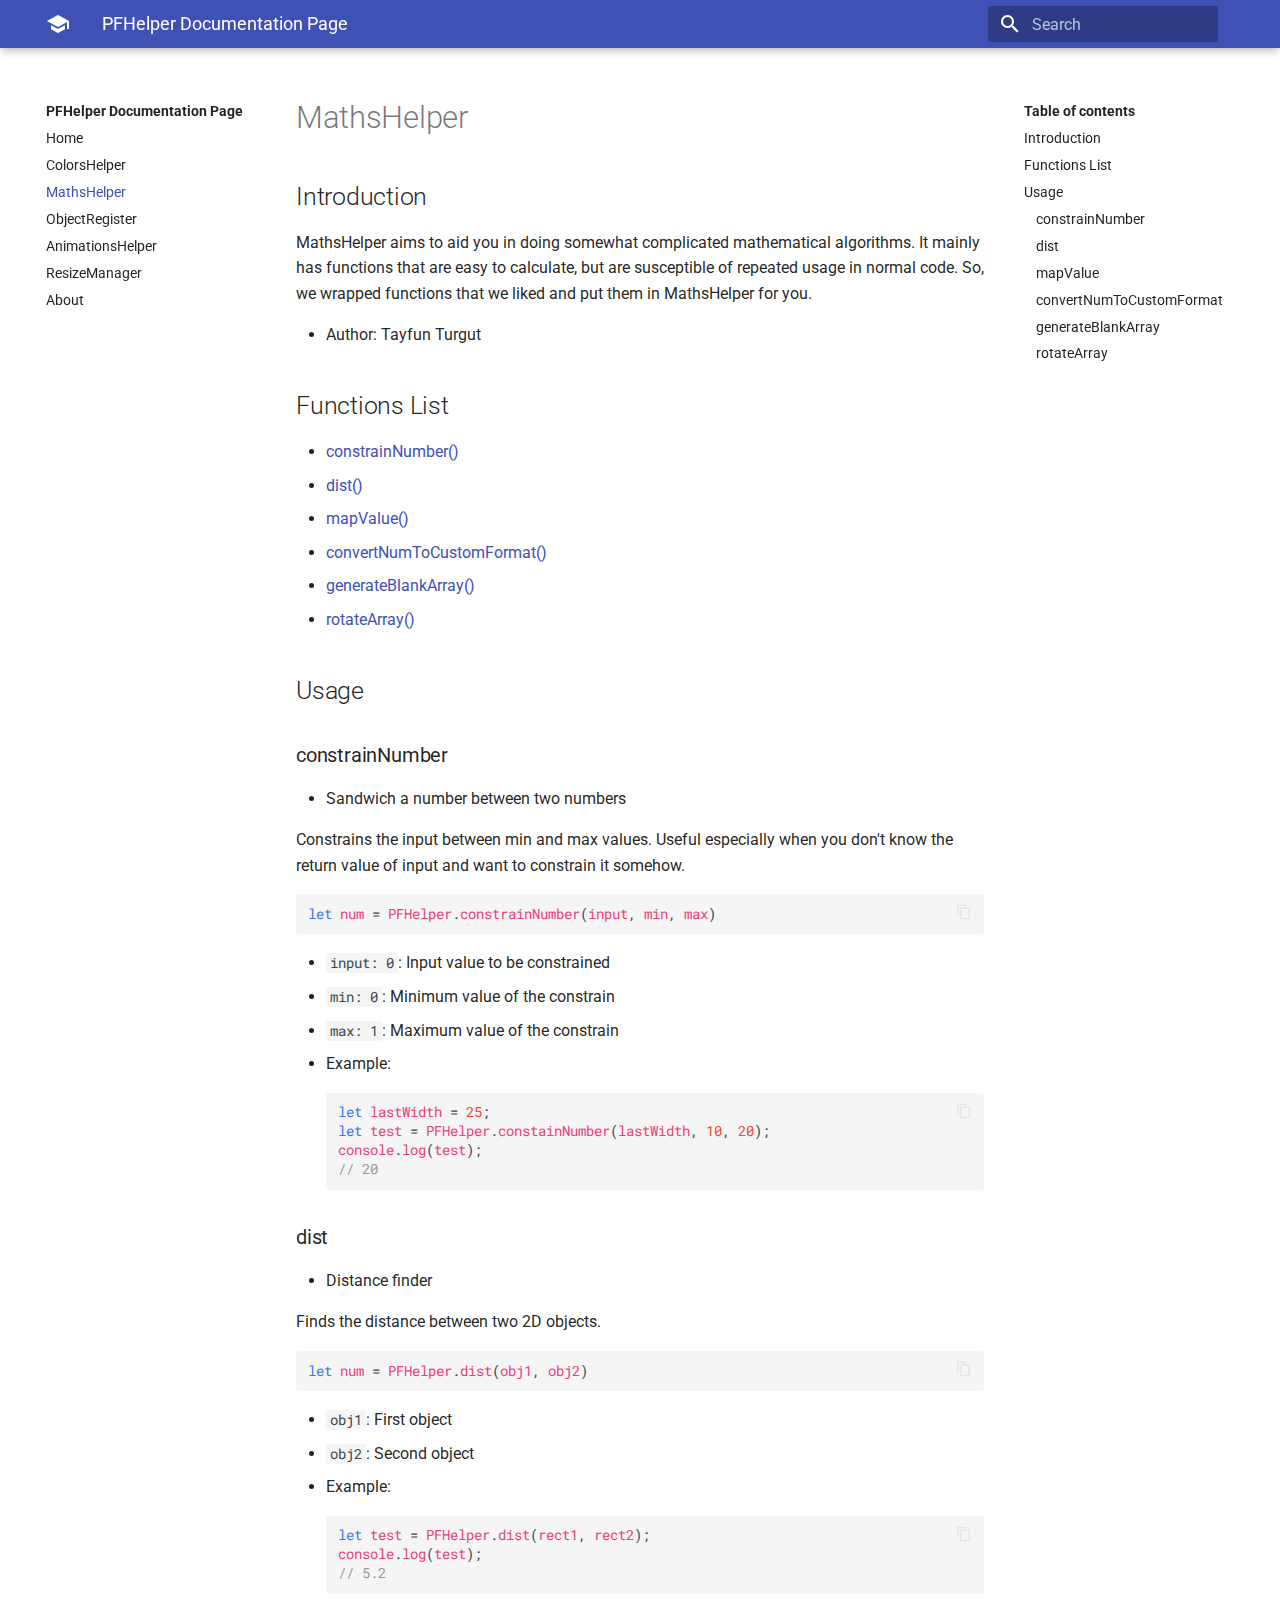
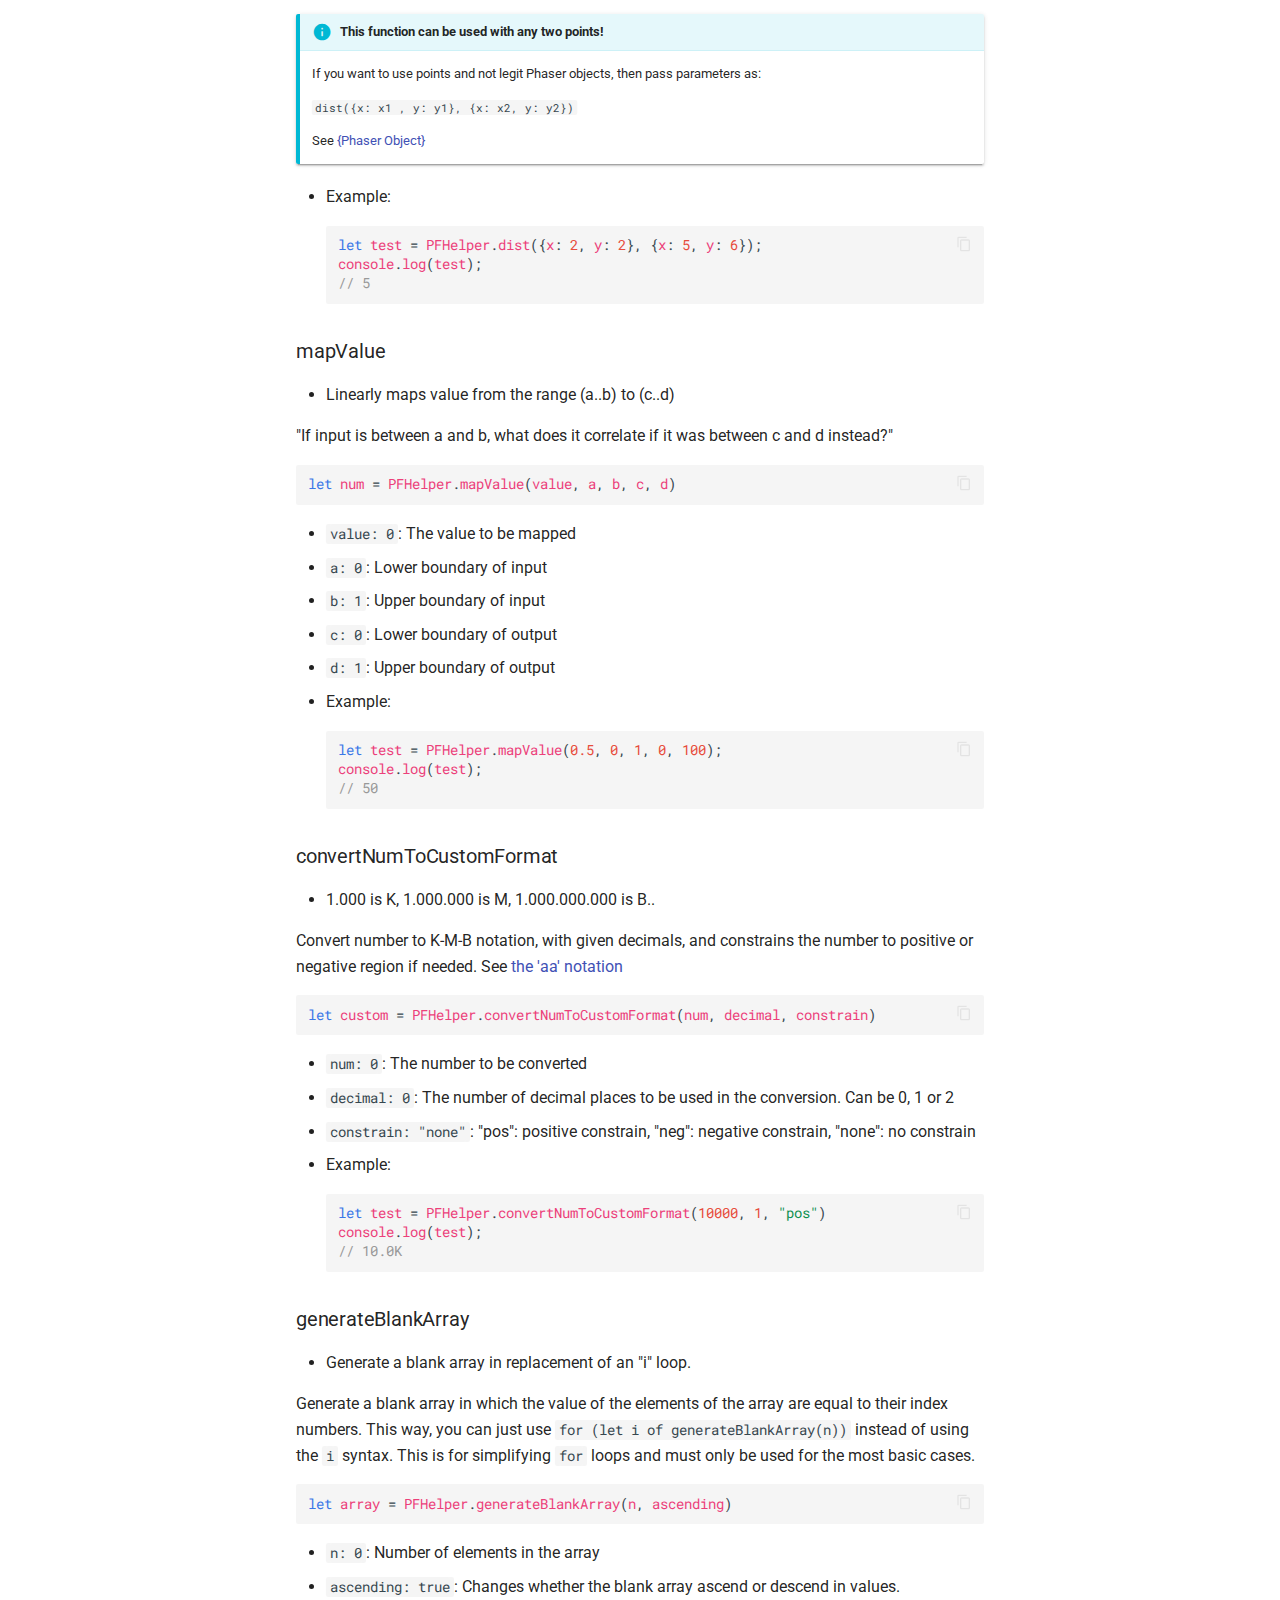
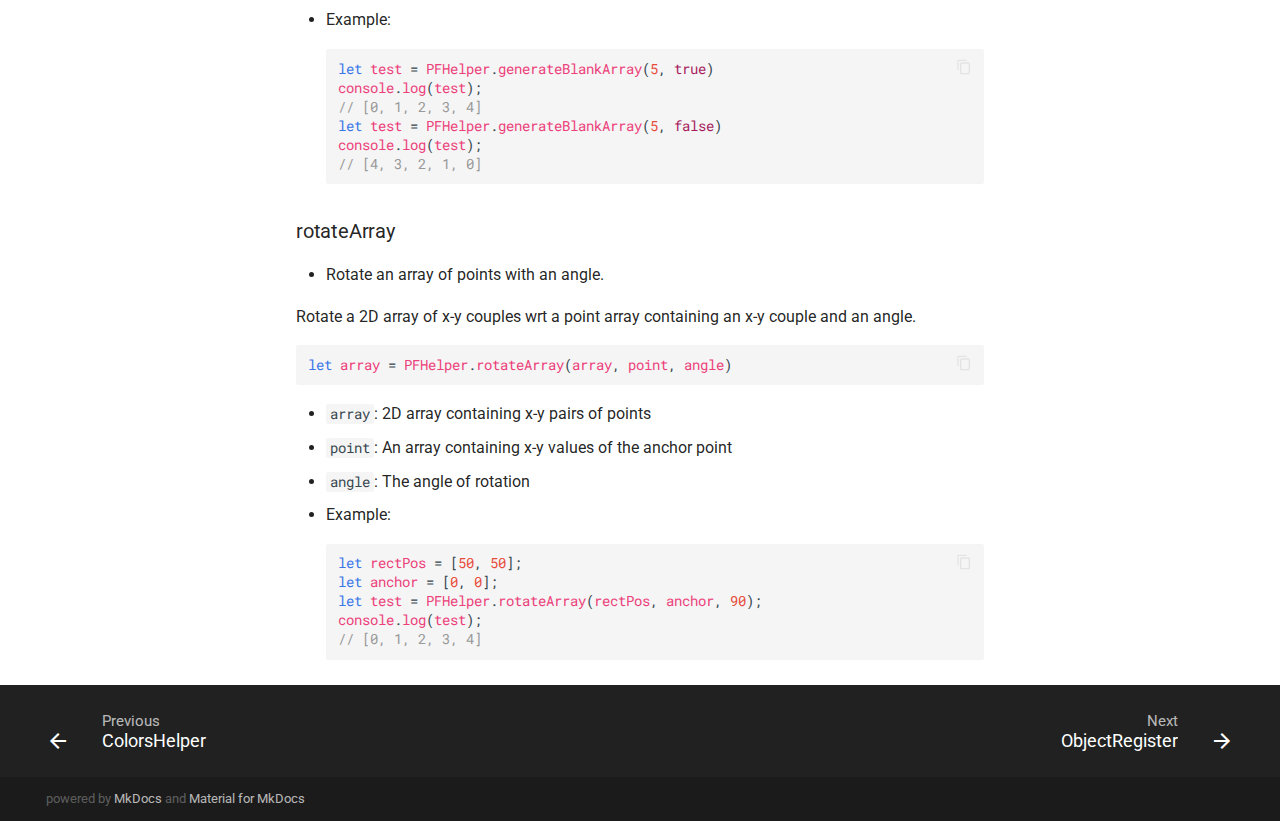
==== commit f1efd2d7: "Update docs" ====
--- a/docs/mathsHelper/index.html
+++ b/docs/mathsHelper/index.html
@@ -230,6 +230,13 @@
 </li>
       
         <li class="md-nav__item">
+  <a href="#functions-list" class="md-nav__link">
+    Functions List
+  </a>
+  
+</li>
+      
+        <li class="md-nav__item">
   <a href="#usage" class="md-nav__link">
     Usage
   </a>
@@ -268,6 +275,13 @@
           <li class="md-nav__item">
   <a href="#generateblankarray" class="md-nav__link">
     generateBlankArray
+  </a>
+  
+</li>
+        
+          <li class="md-nav__item">
+  <a href="#rotatearray" class="md-nav__link">
+    rotateArray
   </a>
   
 </li>
@@ -364,6 +378,13 @@
 </li>
       
         <li class="md-nav__item">
+  <a href="#functions-list" class="md-nav__link">
+    Functions List
+  </a>
+  
+</li>
+      
+        <li class="md-nav__item">
   <a href="#usage" class="md-nav__link">
     Usage
   </a>
@@ -402,6 +423,13 @@
           <li class="md-nav__item">
   <a href="#generateblankarray" class="md-nav__link">
     generateBlankArray
+  </a>
+  
+</li>
+        
+          <li class="md-nav__item">
+  <a href="#rotatearray" class="md-nav__link">
+    rotateArray
   </a>
   
 </li>
@@ -434,7 +462,17 @@
 <ul>
 <li>Author: Tayfun Turgut</li>
 </ul>
+<h2 id="functions-list">Functions List</h2>
+<ul>
+<li><a href="#constrainNumber">constrainNumber()</a></li>
+<li><a href="#dist">dist()</a></li>
+<li><a href="#mapValue">mapValue()</a></li>
+<li><a href="#convertNumToCustomFormat">convertNumToCustomFormat()</a></li>
+<li><a href="#generateBlankArray">generateBlankArray()</a></li>
+<li><a href="#rotateArray">rotateArray()</a></li>
+</ul>
 <h2 id="usage">Usage</h2>
+<p><a name="constrainNumber"></a></p>
 <h3 id="constrainnumber">constrainNumber</h3>
 <ul>
 <li>Sandwich a number between two numbers</li>
@@ -457,6 +495,7 @@
 
 </li>
 </ul>
+<p><a name="dist"></a></p>
 <h3 id="dist">dist</h3>
 <ul>
 <li>Distance finder</li>
@@ -492,6 +531,7 @@
 
 </li>
 </ul>
+<p><a name="mapValue"></a></p>
 <h3 id="mapvalue">mapValue</h3>
 <ul>
 <li>Linearly maps value from the range (a..b) to (c..d)</li>
@@ -519,6 +559,7 @@
 
 </li>
 </ul>
+<p><a name="convertNumToCustomFormat"></a></p>
 <h3 id="convertnumtocustomformat">convertNumToCustomFormat</h3>
 <ul>
 <li>1.000 is K, 1.000.000 is M, 1.000.000.000 is B..</li>
@@ -545,6 +586,7 @@
 
 </li>
 </ul>
+<p><a name="generateBlankArray"></a></p>
 <h3 id="generateblankarray">generateBlankArray</h3>
 <ul>
 <li>Generate a blank array in replacement of an "i" loop.</li>
@@ -567,6 +609,34 @@
 <span class="kd">let</span> <span class="nx">test</span> <span class="o">=</span> <span class="nx">PFHelper</span><span class="p">.</span><span class="nx">generateBlankArray</span><span class="p">(</span><span class="mi">5</span><span class="p">,</span> <span class="kc">false</span><span class="p">)</span>
 <span class="nx">console</span><span class="p">.</span><span class="nx">log</span><span class="p">(</span><span class="nx">test</span><span class="p">);</span>
 <span class="c1">// [4, 3, 2, 1, 0]</span>
+</pre></div>
+
+
+</li>
+</ul>
+<p><a name="rotateArray"></a></p>
+<h3 id="rotatearray">rotateArray</h3>
+<ul>
+<li>Rotate an array of points with an angle.</li>
+</ul>
+<p>Rotate a 2D array of x-y couples wrt a point array containing an x-y couple and an angle.</p>
+<div class="codehilite"><pre><span></span><span class="kd">let</span> <span class="nx">array</span> <span class="o">=</span> <span class="nx">PFHelper</span><span class="p">.</span><span class="nx">rotateArray</span><span class="p">(</span><span class="nx">array</span><span class="p">,</span> <span class="nx">point</span><span class="p">,</span> <span class="nx">angle</span><span class="p">)</span>
+</pre></div>
+
+
+<ul>
+<li><code>array</code>: 2D array containing x-y pairs of points</li>
+<li><code>point</code>: An array containing x-y values of the anchor point</li>
+<li>
+<p><code>angle</code>: The angle of rotation</p>
+</li>
+<li>
+<p>Example:</p>
+<div class="codehilite"><pre><span></span><span class="kd">let</span> <span class="nx">rectPos</span> <span class="o">=</span> <span class="p">[</span><span class="mi">50</span><span class="p">,</span> <span class="mi">50</span><span class="p">];</span>
+<span class="kd">let</span> <span class="nx">anchor</span> <span class="o">=</span> <span class="p">[</span><span class="mi">0</span><span class="p">,</span> <span class="mi">0</span><span class="p">];</span>
+<span class="kd">let</span> <span class="nx">test</span> <span class="o">=</span> <span class="nx">PFHelper</span><span class="p">.</span><span class="nx">rotateArray</span><span class="p">(</span><span class="nx">rectPos</span><span class="p">,</span> <span class="nx">anchor</span><span class="p">,</span> <span class="mi">90</span><span class="p">);</span>
+<span class="nx">console</span><span class="p">.</span><span class="nx">log</span><span class="p">(</span><span class="nx">test</span><span class="p">);</span>
+<span class="c1">// [0, 1, 2, 3, 4]</span>
 </pre></div>
 
 
